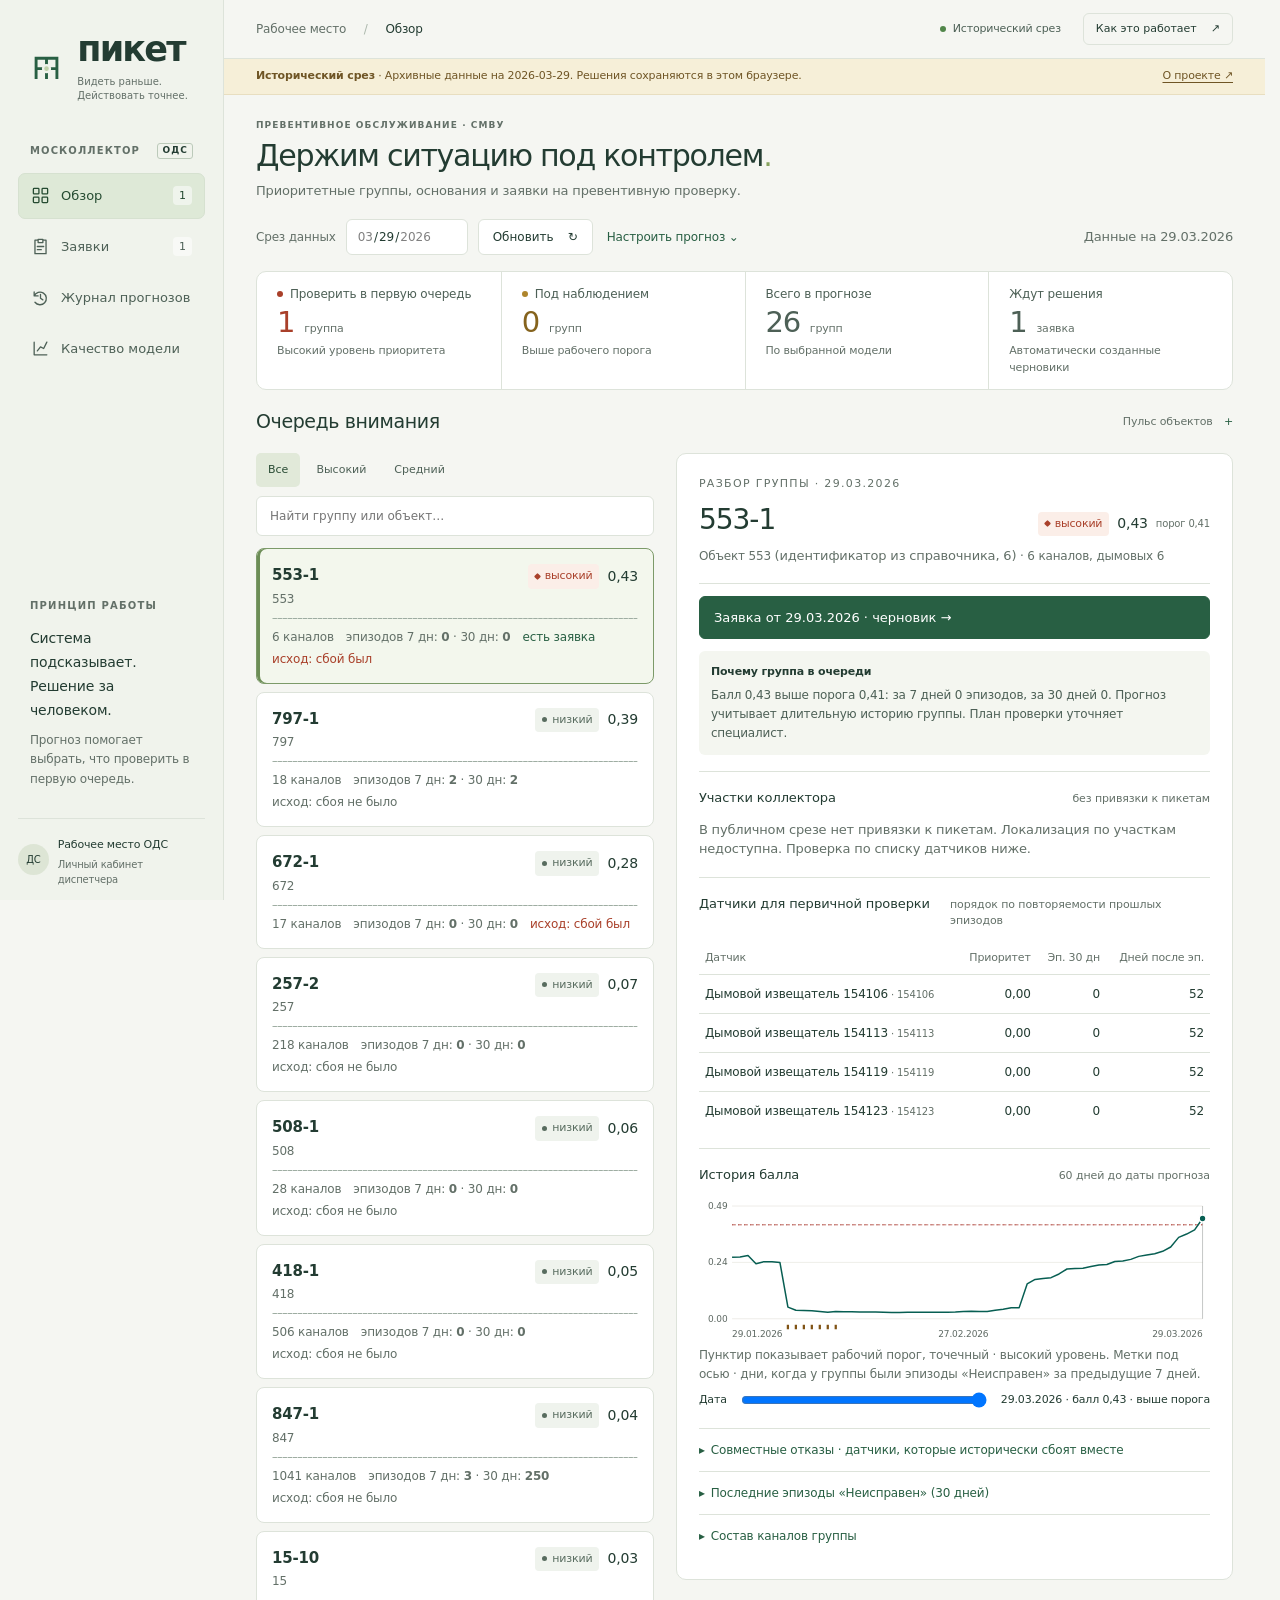
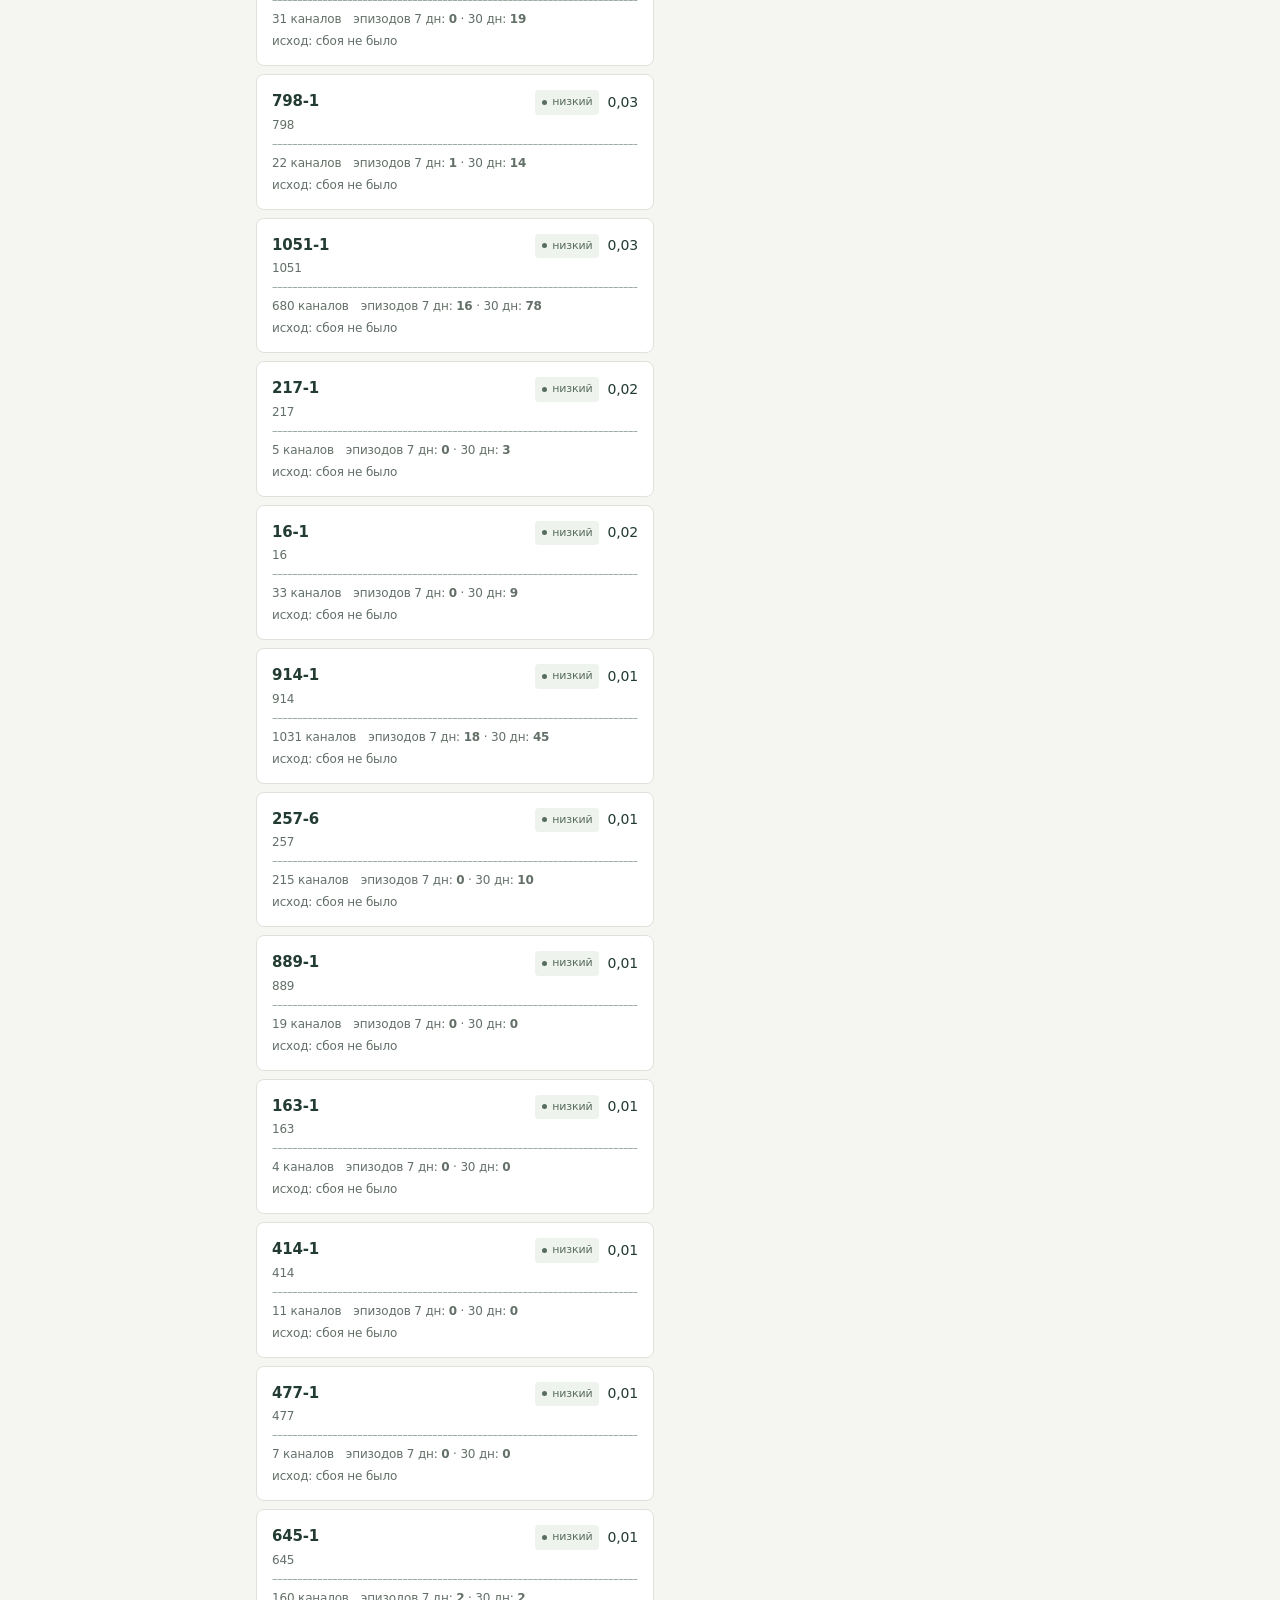
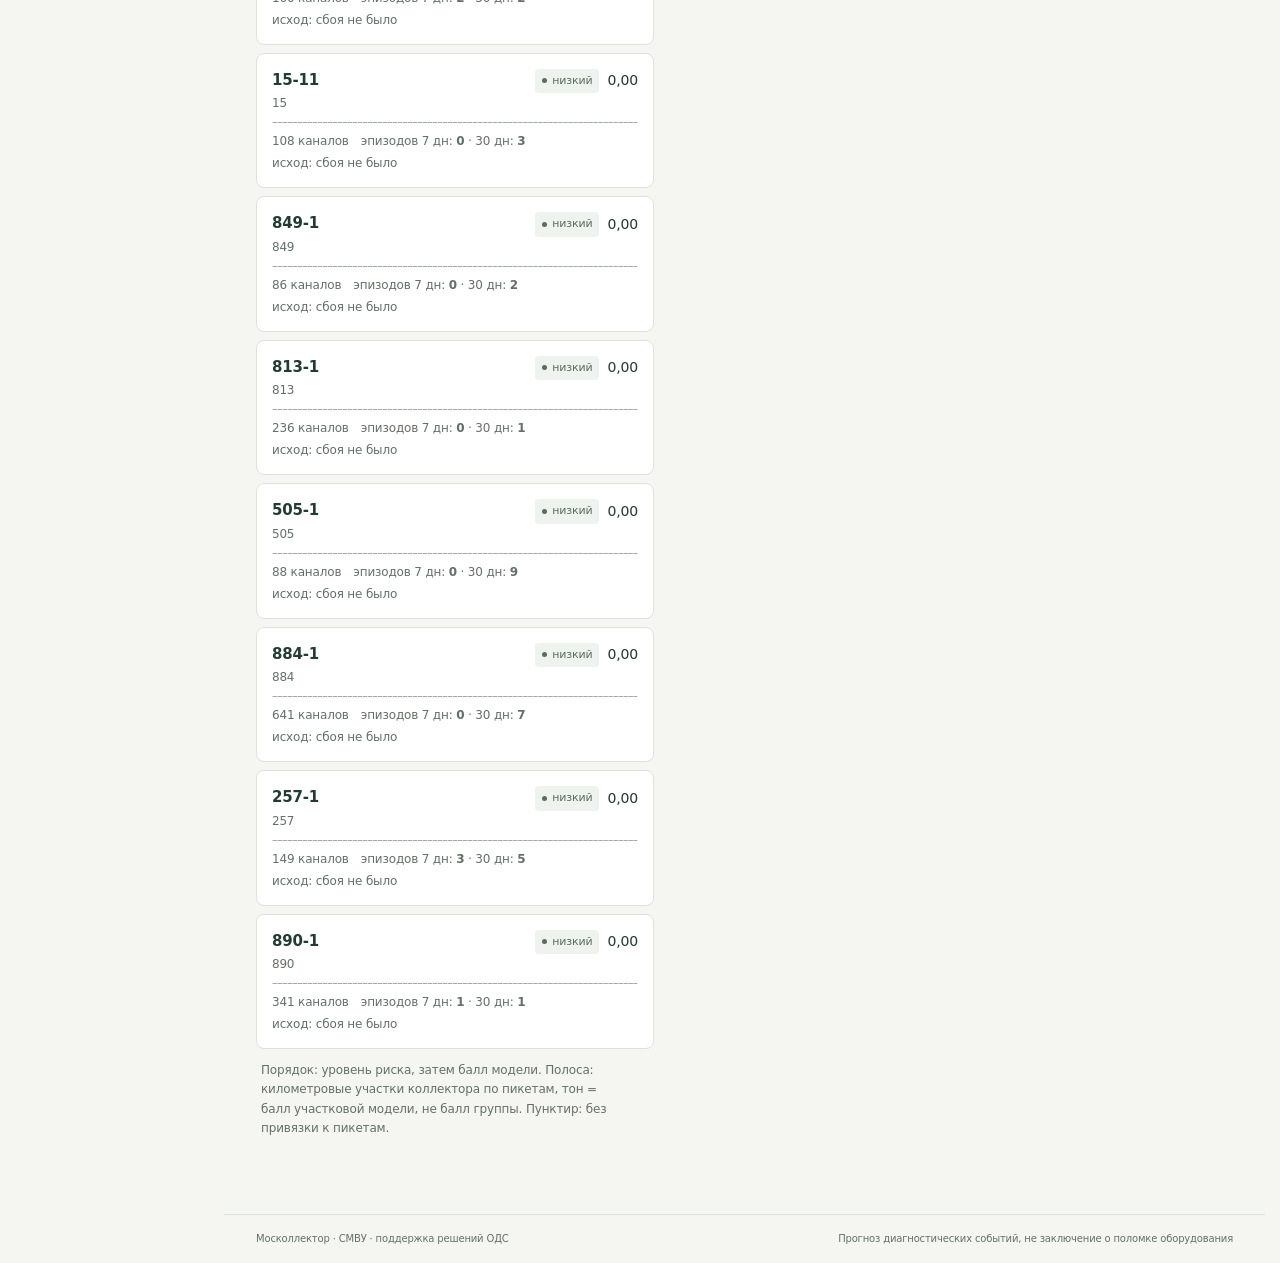
==== app/index.html @ ea937603 "Publish Piket historical dispatcher prototype" ====
<!doctype html>
<html lang="ru">
<head>
<meta http-equiv="Content-Security-Policy" content="default-src 'self'; script-src 'self' 'unsafe-inline'; style-src 'self' 'unsafe-inline' https://fonts.googleapis.com; font-src 'self' https://fonts.gstatic.com; img-src 'self' data:; connect-src 'self'; object-src 'none'; base-uri 'self'; form-action 'none'">
<meta charset="utf-8">
<meta name="viewport" content="width=device-width, initial-scale=1">
<title>Пикет · очередь проверок</title>
<meta name="description" content="Рабочий лист диспетчера ОДС Москоллектора: прогноз групповых сбоев датчиков СМВУ, локализация по пикетам, заявки на превентивную проверку, журнал прогнозов и качество модели.">
<meta name="theme-color" content="#F2F1ED">
<link rel="preconnect" href="https://fonts.googleapis.com"><link rel="preconnect" href="https://fonts.gstatic.com" crossorigin>
<link href="https://fonts.googleapis.com/css2?family=IBM+Plex+Sans:wght@400;500;600&family=IBM+Plex+Serif:wght@600&display=swap" rel="stylesheet">
<link rel="stylesheet" href="./piket.css">
</head>
<body>
<a class="skip" href="#main">К содержанию</a>
<aside class="sidebar">
  <a class="brand" href="../" aria-label="Пикет, главная"><span class="brand-mark" aria-hidden="true"><svg viewBox="0 0 32 32"><path d="M7 26V8h18v18M7 17h18M16 8v18"/><circle cx="16" cy="17" r="3"/></svg></span><span><b>пикет</b><small>Видеть раньше. Действовать точнее.</small></span></a>
  <div class="workspace-label">МОСКОЛЛЕКТОР <span>ОДС</span></div>
  <nav role="tablist" aria-label="Разделы" aria-orientation="vertical">
    <button role="tab" id="tab-overview" aria-selected="true" aria-controls="view-overview"><svg viewBox="0 0 24 24"><rect x="3" y="3" width="7" height="7" rx="1"/><rect x="14" y="3" width="7" height="7" rx="1"/><rect x="3" y="14" width="7" height="7" rx="1"/><rect x="14" y="14" width="7" height="7" rx="1"/></svg>Обзор<span class="nav-count" id="nav-count">·</span></button>
    <button role="tab" id="tab-wo" aria-selected="false" aria-controls="view-wo"><svg viewBox="0 0 24 24"><path d="M8 4H5v17h14V4h-3M9 3h6v4H9zM8 12h8M8 16h5"/></svg>Заявки<span class="nav-count" id="nav-orders">·</span></button>
    <button role="tab" id="tab-journal" aria-selected="false" aria-controls="view-journal"><svg viewBox="0 0 24 24"><path d="M4 5v5h5M4 10a8 8 0 1 1 1 8M12 8v5l3 2"/></svg>Журнал прогнозов</button>
    <button role="tab" id="tab-quality" aria-selected="false" aria-controls="view-quality"><svg viewBox="0 0 24 24"><path d="M4 20V4m0 16h16M8 15l4-5 4 2 4-8"/></svg>Качество модели</button>
  </nav>
  <div class="sidebar-note"><span class="eyebrow">ПРИНЦИП РАБОТЫ</span><p>Система подсказывает.<br>Решение за человеком.</p><span>Прогноз помогает выбрать, что проверить в первую очередь.</span></div>
  <div class="profile"><span class="avatar">ДС</span><div><b>Рабочее место ОДС</b><small id="session-label">Диспетчерская служба</small></div><button class="icon-button" id="account-button" aria-label="Войти в систему" title="Войти в систему">↗</button></div>
</aside>
<div class="app-shell">
<header class="top"><div class="wrap"><div class="breadcrumb">Рабочее место <span>/</span> <b id="page-name">Обзор</b></div><div class="header-right"><span class="connection" id="connection">Подключение</span><button class="btn ghost sm" id="help-button">Как это работает <span aria-hidden="true">↗</span></button></div></div></header>
<div class="demo-banner" id="demo-banner" hidden><span class="demo-full"><b>Исторический срез</b> · Архивные данные на 2026-03-29. Решения сохраняются в этом браузере.</span><span class="demo-short">Архив · 2026-03-29</span><a href="../">О проекте ↗</a></div>
<div class="archive" id="archive" hidden><div class="wrap"><b>Архив</b><span id="archive-text"></span><button class="btn ghost sm" type="button" onclick="toLatest()">К актуальному снимку</button></div></div>

<main id="main" class="wrap">
  <div id="view-overview" role="tabpanel" aria-labelledby="tab-overview">
    <div class="page-heading"><div><div class="eyebrow">ПРЕВЕНТИВНОЕ ОБСЛУЖИВАНИЕ · СМВУ</div><h1>Держим ситуацию под контролем<span class="heading-dot">.</span></h1><p>Приоритетные группы, основания и заявки на превентивную проверку.</p></div></div>
    <div class="workspace-toolbar"><form class="ctl" id="forecast-form"><label for="date">Срез данных</label><input id="date" type="date" name="date" required><button class="btn ghost" type="submit" aria-label="Обновить прогноз">Обновить <span aria-hidden="true">↻</span></button><details class="params"><summary>Настроить прогноз <span aria-hidden="true">⌄</span></summary><div class="body"><label>Что прогнозируем <select id="model" name="model"></select></label><div class="context"><div class="wrap" id="ctx"><span class="muted">Загружаем параметры модели…</span></div></div>
<p class="small muted">Модель определяет тип события и порог, при котором потребуется проверка.</p></div></details></form><span class="small muted" id="snapshot-label">Загружаем снимок</span></div>
    <div class="counts summary-grid" id="counts" aria-label="Сводка по группам"></div>
    <details class="route-disclosure"><summary><h2>Очередь внимания</h2><span>Пульс объектов</span></summary><section class="route-overview" aria-labelledby="route-title"><div class="route-intro"><span class="eyebrow">ПУЛЬС ОБЪЕКТОВ</span><h2 id="route-title">Вся очередь.<br>Одним взглядом.</h2><p>Выберите группу, чтобы перейти к проверке.</p></div><div class="route-content"><div id="network" class="network"></div><div class="route-legend"><span><i class="dot high"></i>Проверить в первую очередь</span><span><i class="dot medium"></i>Наблюдать</span><span><i class="dot low"></i>Ниже порога</span><span>Схема групп, не карта</span></div></div></section></details>

    <div class="split mobile-list" id="ov">
      <div class="queue-wrap">
        <div class="tools"><div class="seg" role="group" aria-label="Уровень риска"><button type="button" aria-pressed="true" data-f="all">Все</button><button type="button" aria-pressed="false" data-f="high">Высокий</button><button type="button" aria-pressed="false" data-f="medium">Средний</button></div>
          <input type="search" id="q" placeholder="Найти группу или объект…" aria-label="Поиск по группе или объекту"></div>
        <div class="queue" id="queue" role="listbox" aria-label="Очередь групп по приоритету"><div class="skeleton"></div><div class="skeleton"></div><div class="skeleton"></div></div>
        <p class="queue-hint small muted" style="margin-top:var(--s3)">Порядок: уровень риска, затем балл модели. Полоса: километровые участки коллектора по пикетам, тон = балл участковой модели, не балл группы. Пунктир: без привязки к пикетам.</p>
      </div>
      <div class="card-wrap"><button class="btn ghost sm back" type="button" onclick="backToQueue()">← Очередь</button><div class="card" id="card"><p class="empty">Выберите группу в очереди. Здесь появится разбор: основание, участки и датчики для проверки, история балла.</p></div></div>
    </div>
  </div>

  <div id="view-wo" role="tabpanel" aria-labelledby="tab-wo" hidden>
    <div class="head"><h1>Заявки на проверку</h1><div class="counts" id="wo-counts"></div></div>
    <p class="small muted" style="margin:0 0 var(--s4);max-width:80ch">Черновики подготовлены по сохранённому прогнозу и рабочему порогу модели. Диспетчер подтверждает проверку, оставляет под наблюдением или отклоняет. Решения сохраняются локально в этом браузере. Отправка бригаде в публичной версии не выполняется.</p>
    <div class="split mobile-list" id="wo">
      <div class="queue-wrap"><div class="tools"><div class="seg" role="group" aria-label="Статус заявки" id="wo-filter"><button type="button" aria-pressed="true" data-f="all">Все</button><button type="button" aria-pressed="false" data-f="draft">Черновики</button><button type="button" aria-pressed="false" data-f="decided">С решением</button></div></div><div class="queue wo-list" id="wo-list"></div></div>
      <div class="card-wrap"><button class="btn ghost sm back" type="button" onclick="backToQueue('wo')">← Заявки</button><div class="card wo-detail" id="wo-detail"><p class="empty">Выберите заявку.</p></div></div>
    </div>
  </div>

  <div id="view-journal" role="tabpanel" aria-labelledby="tab-journal" hidden>
    <div class="head"><h1>Журнал прогнозов</h1><div class="counts" id="j-counts"></div></div>
    <p class="small muted" style="margin:0 0 var(--s4);max-width:80ch">В каждой строке показаны прогноз, по которому была сформирована заявка, и его фактический исход по окну. Показаны сохранённые результаты исторических прогнозов.</p>
    <table><thead><tr><th>Дата прогноза</th><th>Группа</th><th class="n">Балл</th><th>Исход в окне</th><th>Решение диспетчера</th></tr></thead><tbody id="journal"></tbody></table>
  </div>

  <div id="view-quality" role="tabpanel" aria-labelledby="tab-quality" hidden><div id="quality"><div class="skeleton"></div></div></div>
</main>
</div><footer><div class="wrap"><span>Москоллектор · СМВУ · поддержка решений ОДС</span><span>Прогноз диагностических событий, не заключение о поломке оборудования</span></div></footer>
<dialog id="help-dialog"><form method="dialog"><button class="icon-button close-dialog" aria-label="Закрыть">×</button></form><span class="eyebrow">ПИКЕТ · КРАТКОЕ РУКОВОДСТВО</span><h2>От сигнала к действию</h2><ol class="help-steps"><li><b>Выберите приоритетную группу</b><p>Очередь отсортирована по уровню, затем по баллу модели. Балл не является вероятностью поломки.</p></li><li><b>Посмотрите основание</b><p>История событий, участки и датчики помогают спланировать первичную проверку. Причину устанавливает специалист.</p></li><li><b>Примите решение по заявке</b><p>Подтвердите проверку, оставьте под наблюдением или запишите результат. Система сохранит решение.</p></li></ol><div class="note">Прогнозируются диагностические события СМВУ. Для оценки реальных поломок нужны результаты проверок и ремонтов.</div></dialog>
<dialog id="login-dialog"><form id="login-form"><button class="icon-button close-dialog" type="button" onclick="document.querySelector('#login-dialog').close()" aria-label="Закрыть">×</button><span class="eyebrow">РАБОЧЕЕ МЕСТО ОДС</span><h2>Вход в систему</h2><label for="login">Логин</label><input id="login" autocomplete="username" required><label for="password">Пароль</label><input id="password" type="password" autocomplete="current-password" required><p class="error" id="login-error" role="alert"></p><button class="btn accent" type="submit">Войти</button></form></dialog>
<div class="toast" id="toast" role="status" hidden></div>
<div class="tip" id="tip" role="tooltip" hidden></div>

<script src="./demo.js"></script>
<script src="./piket.js"></script>
</body>
</html>
---- app/piket.css ----
:root{color-scheme:light;
  --bg:#F2F1ED;--surface:#FFFEFA;--surface-2:#E9E7E1;--ink:#202724;--ink-2:#48544F;--ink-3:#5D6862;--line:#CCCFC7;--line-strong:#818B83;
  --accent:#075E52;--accent-hover:#064A41;--accent-soft:#E0ECE6;--high:#A52C22;--high-soft:#F9E8E3;--mid:#805315;--mid-soft:#F5ECD7;--low:#48544F;--low-soft:#E9E7E1;
  --score-0:#EDEEE8;--score-1:#D3D8CF;--score-2:#A9B4AA;--score-3:#6F8073;--score-4:#3D5046;
  --sans:"IBM Plex Sans",system-ui,sans-serif;--serif:"IBM Plex Serif",Georgia,serif;
  --s1:4px;--s2:8px;--s3:12px;--s4:16px;--s5:24px;--s6:32px;--s7:48px;--s8:64px;
  --r-ctl:6px;--r-card:12px;--gutter:24px;--margin:clamp(20px,4vw,60px);--container:1320px;
  --t-fast:140ms;--t-mid:180ms;--t-panel:220ms;--ease:cubic-bezier(.2,.7,.2,1)}
*,*::before,*::after{box-sizing:border-box}html{-webkit-text-size-adjust:100%;scrollbar-gutter:stable}
body{margin:0;background:var(--bg);color:var(--ink);font:400 15px/1.5 var(--sans);font-feature-settings:"tnum" 1}
button,input,select,textarea{font:inherit;color:inherit}a{color:inherit}
:focus-visible{outline:3px solid var(--accent);outline-offset:2px;border-radius:2px}
.skip{position:absolute;left:-999px;top:8px;background:var(--ink);color:#fff;padding:8px 12px;z-index:20}.skip:focus{left:8px}
.wrap{width:min(var(--container),calc(100% - 2*var(--margin)));margin-inline:auto}
.muted{color:var(--ink-3)}.small{font-size:13px}.num{font-variant-numeric:tabular-nums}
[hidden]{display:none!important}
/* header */
.top{background:var(--bg);border-bottom:1px solid var(--line);position:sticky;top:0;z-index:10}
.top .wrap{display:grid;grid-template-columns:auto 1fr auto;align-items:center;gap:var(--s6);min-height:64px}
.brand{display:flex;align-items:baseline;gap:10px;text-decoration:none}.brand b{font:600 20px/1 var(--serif);letter-spacing:.01em}.brand small{font-size:12px;color:var(--ink-3)}
nav[role=tablist]{display:flex;gap:2px}nav button{background:none;border:0;border-bottom:2px solid transparent;min-height:64px;padding:0 12px;color:var(--ink-2);font-weight:500;cursor:pointer;white-space:nowrap;transition:color var(--t-fast),border-color var(--t-fast)}
nav button:hover{color:var(--ink)}nav button[aria-selected=true]{color:var(--ink);border-color:var(--ink)}
.ctl{display:flex;align-items:center;gap:var(--s3);position:relative}.ctl label{display:flex;align-items:center;gap:8px;font-size:13px;color:var(--ink-3);white-space:nowrap}
input,select,textarea{min-height:38px;background:var(--surface);border:1px solid var(--line);border-radius:var(--r-ctl);padding:0 10px;font-size:14px;transition:border-color var(--t-fast)}
input:hover,select:hover,textarea:hover{border-color:var(--line-strong)}textarea{padding:8px 10px;min-height:76px;width:100%;resize:vertical}
.btn{min-height:38px;padding:0 14px;border:1px solid var(--ink);background:var(--ink);color:#fff;border-radius:var(--r-ctl);font-weight:500;cursor:pointer;display:inline-flex;align-items:center;gap:6px;transition:background var(--t-fast),border-color var(--t-fast),color var(--t-fast)}
.btn:hover{background:var(--accent);border-color:var(--accent)}.btn.ghost{background:transparent;color:var(--ink)}.btn.ghost:hover{background:var(--surface-2);color:var(--ink);border-color:var(--ink)}
.btn.accent{background:var(--accent);border-color:var(--accent)}.btn.accent:hover{background:var(--accent-hover)}.btn[disabled]{opacity:.5;cursor:default}
.btn.sm{min-height:32px;padding:0 10px;font-size:13px}
details.params summary{cursor:pointer;list-style:none;font-size:13px;color:var(--accent);font-weight:500;padding:8px 4px}details.params summary::-webkit-details-marker{display:none}
details.params .body{position:absolute;right:0;top:100%;margin-top:4px;background:var(--surface);border:1px solid var(--line);border-radius:var(--r-card);padding:var(--s4);display:grid;gap:var(--s3);min-width:340px;box-shadow:0 8px 24px rgba(32,39,36,.08);z-index:11}
details.params .body label{display:grid;gap:4px;font-size:13px;color:var(--ink-3)}
.context{border-bottom:1px solid var(--line);background:var(--surface)}.context .wrap{display:flex;flex-wrap:wrap;gap:6px 18px;align-items:center;min-height:40px;font-size:13px;color:var(--ink-2)}
.context b{color:var(--ink);font-weight:500}.context details summary{cursor:pointer;color:var(--accent);list-style:none}.context details summary::-webkit-details-marker{display:none}
.context details[open]{width:100%;padding:4px 0 10px}
.archive{background:var(--mid-soft);border-bottom:1px solid var(--line)}.archive .wrap{display:flex;gap:var(--s4);align-items:center;min-height:40px;font-size:14px;flex-wrap:wrap}.archive b{font-weight:600}
/* layout */
main{padding-block:var(--s5) var(--s8)}.split{display:grid;grid-template-columns:5fr 7fr;gap:var(--gutter);align-items:start}
h1{font:600 clamp(26px,2.6vw,34px)/1.15 var(--serif);margin:0}h2{font:600 22px/1.2 var(--serif);margin:0}h3{font:600 15px/1.3 var(--sans);margin:0}
.head{display:flex;flex-wrap:wrap;align-items:baseline;gap:var(--s3) var(--s5);margin-bottom:var(--s4)}
.counts{display:flex;flex-wrap:wrap;gap:var(--s4);font-size:14px;color:var(--ink-2)}.counts b{font-weight:600;color:var(--ink)}.counts .hi b{color:var(--high)}.counts .md b{color:var(--mid)}
.tools{display:flex;flex-wrap:wrap;gap:var(--s2);align-items:center;margin-bottom:var(--s3)}
.seg{display:inline-flex;border:1px solid var(--line);border-radius:var(--r-ctl);overflow:hidden}.seg button{background:var(--surface);border:0;padding:0 12px;min-height:36px;cursor:pointer;color:var(--ink-2);font-size:14px}.seg button+button{border-left:1px solid var(--line)}
.seg button[aria-pressed=true]{background:var(--ink);color:#fff}.tools input[type=search]{min-width:200px;flex:1}
/* queue */
.queue{display:grid}.row{display:grid;grid-template-columns:1fr auto;grid-template-areas:"id status" "trace trace" "meta meta";gap:4px 12px;padding:12px 10px;border-bottom:1px solid var(--line);cursor:pointer;background:transparent;border-left:3px solid transparent;transition:background var(--t-fast),border-color var(--t-fast)}
.row:hover{background:var(--surface)}.row[aria-selected=true]{background:var(--surface);border-left-color:var(--accent)}
.row .id{grid-area:id;font-weight:600;font-size:16px}.row .id small{font-weight:400;color:var(--ink-3);font-size:13px;margin-left:8px}
.row .status{grid-area:status;text-align:right;display:flex;gap:10px;align-items:center;justify-content:end}.row .meta{grid-area:meta;font-size:13px;color:var(--ink-3);display:flex;gap:14px;flex-wrap:wrap}
.row .trace{grid-area:trace}.trace{display:flex;gap:1px;height:8px}.trace i{flex:1 1 0;background:var(--score-0);display:block}.trace i[data-l="1"]{background:var(--score-1)}.trace i[data-l="2"]{background:var(--score-2)}.trace i[data-l="3"]{background:var(--score-3)}.trace i[data-l="4"]{background:var(--score-4)}
.trace.none{height:0;border-top:1px dashed var(--line-strong);margin-top:4px}
.badge{display:inline-flex;align-items:center;gap:6px;font-size:13px;font-weight:500;padding:4px 9px;border-radius:999px;white-space:nowrap}
.badge i{width:8px;height:8px;background:currentColor;display:inline-block;border-radius:50%}.badge.high{background:var(--high-soft);color:var(--high)}.badge.high i{border-radius:1px;transform:rotate(45deg)}
.badge.medium{background:var(--mid-soft);color:var(--mid)}.badge.medium i{border-radius:1px}.badge.low{background:var(--low-soft);color:var(--low)}.badge.nodata{background:var(--low-soft);color:var(--ink-3)}
.score{font-weight:600;font-size:15px}
/* card */
.card{background:var(--surface);border:1px solid var(--line);border-radius:var(--r-card);padding:var(--s5) var(--s5) var(--s6)}
.card .addr{display:flex;flex-wrap:wrap;gap:var(--s3) var(--s4);align-items:baseline;border-bottom:1px solid var(--line);padding-bottom:var(--s4);margin-bottom:var(--s3)}
.card .addr h2{font-size:28px}.card .addr .obj{color:var(--ink-3)}.card .addr .right{margin-left:auto;display:flex;gap:12px;align-items:center}
.action{display:flex;flex-wrap:wrap;gap:var(--s3);align-items:center;padding:var(--s2) 0 var(--s4)}.action .why{font-size:14px;color:var(--ink-2);max-width:60ch}
section.blk{padding:var(--s4) 0;border-top:1px solid var(--line)}section.blk h3{margin-bottom:var(--s3);display:flex;justify-content:space-between;gap:var(--s3);align-items:baseline;flex-wrap:wrap}section.blk h3 small{font-weight:400;color:var(--ink-3);font-size:13px}
/* schema */
.axis{position:relative;padding:22px 0 34px}.axis .rail{display:flex;gap:1px;height:16px;border-top:1px solid var(--ink);border-bottom:1px solid var(--ink)}.axis .rail i{flex:1 1 0;display:block;background:var(--score-0);cursor:pointer;transition:filter var(--t-fast)}
.axis .rail i:hover{filter:brightness(.85)}.axis .rail i[data-l="1"]{background:var(--score-1)}.axis .rail i[data-l="2"]{background:var(--score-2)}.axis .rail i[data-l="3"]{background:var(--score-3)}.axis .rail i[data-l="4"]{background:var(--score-4)}
.axis .rail i.sel{outline:2px solid var(--accent);outline-offset:1px;z-index:1}.axis .rail i.hit{box-shadow:inset 0 -4px 0 var(--high)}
.axis .lab{position:absolute;top:0;font-size:12px;color:var(--ink-3)}.axis .lab.r{right:0}.axis .brace{position:absolute;bottom:14px;height:8px;border:2px solid var(--accent);border-top:0;font-size:12px;color:var(--accent);font-weight:500}
.axis .brace span{position:absolute;left:50%;transform:translateX(-50%);top:6px;white-space:nowrap;background:var(--surface);padding:0 4px;line-height:1.2}
.legend{display:flex;flex-wrap:wrap;gap:var(--s3);font-size:12px;color:var(--ink-3);margin-top:var(--s2)}.legend i{width:14px;height:8px;display:inline-block;margin-right:4px;vertical-align:middle}
table{width:100%;border-collapse:collapse;font-size:14px}th{text-align:left;font-weight:500;color:var(--ink-3);font-size:13px;padding:6px 8px;border-bottom:1px solid var(--line-strong)}td{padding:8px;border-bottom:1px solid var(--line);vertical-align:top}
th.n,td.n{text-align:right;font-variant-numeric:tabular-nums}tr.link{cursor:pointer}tr.link:hover{background:var(--surface-2)}tr[aria-selected=true]{background:var(--accent-soft)}
details.more summary{cursor:pointer;color:var(--accent);font-size:14px;font-weight:500;list-style:none;padding:8px 0}details.more summary::-webkit-details-marker{display:none}details.more summary::before{content:"▸ "}details.more[open] summary::before{content:"▾ "}
details.more{border-top:1px solid var(--line)}
figure{margin:0}figure svg{display:block;width:100%;height:auto}figcaption{font-size:13px;color:var(--ink-3);margin-top:6px}
.scrub{display:flex;gap:var(--s3);align-items:center;font-size:13px;margin-top:6px}.scrub input[type=range]{flex:1;min-height:auto;padding:0;border:0;background:none}
.tip{position:absolute;pointer-events:none;background:var(--ink);color:#fff;font-size:12px;padding:6px 8px;border-radius:4px;transform:translate(-50%,calc(-100% - 10px));white-space:nowrap;z-index:12}
.note{font-size:14px;color:var(--ink-2);border-left:3px solid var(--accent);padding:6px 12px;background:var(--accent-soft);margin:var(--s3) 0}.note.warn{border-color:var(--mid);background:var(--mid-soft)}.note.bad{border-color:var(--high);background:var(--high-soft)}
.empty{color:var(--ink-3);padding:var(--s5) 0}.error{color:var(--high);font-size:14px}.skeleton{height:56px;background:linear-gradient(90deg,var(--surface-2),var(--surface),var(--surface-2));background-size:200% 100%;animation:sk 1.2s linear infinite;border-radius:6px;margin-bottom:8px}
@keyframes sk{from{background-position:200% 0}to{background-position:-200% 0}}
/* work orders */
.wo-list .row{grid-template-areas:"id status" "meta meta"}.wo-detail dl{display:grid;grid-template-columns:auto 1fr;gap:6px 16px;font-size:14px;margin:0 0 var(--s4)}.wo-detail dt{color:var(--ink-3)}.wo-detail dd{margin:0}
.acts{display:flex;flex-wrap:wrap;gap:var(--s2);margin-top:var(--s3)}
/* quality */
.metrics{display:flex;flex-wrap:wrap;gap:var(--s5) var(--s7);margin:var(--s4) 0 var(--s5)}.metric b{display:block;font:600 clamp(28px,3vw,40px)/1 var(--serif)}.metric span{font-size:13px;color:var(--ink-3)}
.grid2{display:grid;grid-template-columns:8fr 4fr;gap:var(--gutter);align-items:start}
footer{border-top:1px solid var(--line);font-size:12px;color:var(--ink-3)}footer .wrap{display:flex;justify-content:space-between;gap:var(--s4);min-height:44px;align-items:center;flex-wrap:wrap}
.back{display:none}
@media (max-width:1100px){.split,.grid2{grid-template-columns:1fr}.top .wrap{grid-template-columns:auto 1fr;grid-template-areas:"brand nav" "ctl ctl"}.brand{grid-area:brand}nav[role=tablist]{grid-area:nav;justify-self:end}.ctl{grid-area:ctl;padding-bottom:10px;flex-wrap:wrap}nav button{min-height:56px}}
@media (max-width:640px){.top{position:static}.top .wrap{grid-template-columns:1fr;grid-template-areas:"brand" "nav" "ctl";gap:0}.brand{padding:10px 0}nav[role=tablist]{display:grid;grid-template-columns:1fr 1fr 1fr 1fr;justify-self:stretch}nav button{min-height:44px;padding:0 4px;font-size:14px}
  .ctl{display:grid;grid-template-columns:1fr auto auto;gap:8px;padding:8px 0 10px}.ctl label{display:grid;gap:4px}.ctl input{width:100%}details.params .body{position:static;min-width:0;box-shadow:none;grid-column:1/-1}
  .split{gap:var(--s4)}.card{padding:var(--s4)}.card .addr h2{font-size:24px}.back{display:inline-flex;margin-bottom:var(--s3)}.mobile-card .queue-wrap{display:none}.mobile-list .card-wrap{display:none}
  .metrics{gap:var(--s4) var(--s5)}}
@media (prefers-reduced-motion:reduce){*,*::before,*::after{transition-duration:.01ms!important;animation-duration:.01ms!important}}
/* Piket: a calm operational workspace. The original component primitives above
   remain compatible with the API-driven detail, journal and work-order views. */
:root{--bg:#F5F6F2;--surface:#FFFFFF;--surface-2:#EEF1EB;--ink:#233C32;--ink-2:#4D6056;--ink-3:#637068;--line:#DDE3DA;--line-strong:#9EADA2;--accent:#285F43;--accent-hover:#1B4831;--accent-soft:#E7F0E4;--high:#A9402A;--high-soft:#FBEEE8;--mid:#85631D;--mid-soft:#F8F0DB;--low:#586C5F;--low-soft:#EFF3ED;--score-0:#E5EDDF;--score-1:#C3D6B8;--score-2:#93B57F;--score-3:#5E8751;--score-4:#355C34;--serif:var(--sans);--r-card:12px;--margin:32px;--container:1600px}
body{font-size:14px;letter-spacing:-.012em}.wrap{width:calc(100% - 2*var(--margin));max-width:var(--container)}button,a,input,summary{touch-action:manipulation}button{cursor:pointer}button:disabled{cursor:wait}svg{flex-shrink:0}button svg,nav svg{width:19px;height:19px;fill:none;stroke:currentColor;stroke-width:1.65;stroke-linecap:round;stroke-linejoin:round}
.sidebar{width:224px;position:fixed;inset:0 auto 0 0;background:#F0F3EC;border-right:1px solid var(--line);padding:32px 18px 0;display:flex;flex-direction:column;z-index:20}.brand{align-items:center;gap:11px;padding:0 10px}.brand b{font:600 35px/1 var(--sans);letter-spacing:-1.8px}.brand small{display:block;font-size:10px;line-height:1.4;max-width:120px;letter-spacing:0;margin-top:8px}.brand-mark{width:39px;height:43px;display:flex;align-items:center}.brand-mark svg{width:37px;fill:none;stroke:var(--accent);stroke-width:2.5}.brand-mark circle{fill:#BFD1A9;stroke:#F0F3EC;stroke-width:2}.workspace-label{margin:40px 12px 14px;font-size:10px;font-weight:600;letter-spacing:.11em;color:var(--ink-3);display:flex;justify-content:space-between}.workspace-label span{color:var(--ink);font-size:9px;border:1px solid #BCCABA;border-radius:3px;padding:0 4px}nav[role=tablist]{display:flex;flex-direction:column;gap:5px}nav button{display:flex;align-items:center;gap:11px;min-height:46px;padding:0 12px;border:1px solid transparent;border-radius:7px;font-size:13px;text-align:left;color:var(--ink-2)}nav button[aria-selected=true]{background:#DEE9D7;border-color:#D6E1D0;color:#254B31}nav button:hover{background:#E8EEE2}.nav-count{margin-left:auto;font:500 11px/1 var(--sans);padding:4px 6px;border-radius:4px;background:#FFFFFF85}.sidebar-note{margin:auto 12px 28px;padding-top:64px}.eyebrow{font-size:10px;letter-spacing:.12em;font-weight:600;color:var(--ink-3)}.sidebar-note p{font-size:14px;font-weight:500;line-height:1.7;margin:12px 0 8px}.sidebar-note>span:last-child{font-size:12px;line-height:1.65;color:var(--ink-3);display:block}.profile{border-top:1px solid var(--line);min-height:82px;display:flex;gap:9px;align-items:center}.avatar{width:31px;height:31px;background:#DDE5D5;display:grid;place-items:center;border-radius:50%;font-size:10px}.profile b{font-size:11px;font-weight:500}.profile small{display:block;font-size:10px;color:var(--ink-3);margin-top:3px}.profile .icon-button{margin-left:auto;width:30px;min-height:44px}.icon-button{border:0;background:transparent;font-size:20px;color:var(--ink-2);min-width:32px;min-height:44px}.icon-button:hover{color:var(--accent);background:var(--surface-2);border-radius:6px}
.app-shell{margin-left:224px;min-height:calc(100vh - 48px)}.top{background:var(--bg);position:relative;z-index:11}.top .wrap{display:flex;justify-content:space-between;min-height:66px;gap:16px}.breadcrumb{font-size:12px;color:var(--ink-3)}.breadcrumb span{margin:0 14px;color:#ACB8AD}.breadcrumb b{font-weight:500;color:var(--ink)}.header-right{display:flex;gap:22px;align-items:center}.connection{font-size:11px;display:flex;gap:7px;align-items:center;color:var(--ink-2)}.connection::before{content:'';width:6px;height:6px;background:#7E8A7D;border-radius:50%}.connection.ready::before{background:#51864A}.top .btn{font-size:11px;border-color:var(--line);padding:0 12px;gap:14px}.context{background:var(--bg);border:0}.context .wrap{padding-top:13px;min-height:30px;gap:5px 16px;font-size:11px}.context details summary{font-size:11px}.context details[open]{padding:8px 0}.demo-banner{display:flex;justify-content:space-between;gap:12px;flex-wrap:wrap;padding:9px 32px;background:#F6EFD8;color:#6F5525;font-size:11px;border-bottom:1px solid #E8DEC0}.demo-banner a{font-weight:500;text-underline-offset:3px}.archive .wrap{font-size:12px;gap:10px;padding:8px 0}
main{padding-top:24px}.page-heading h1{font-size:clamp(25px,2.6vw,38px);font-weight:500;line-height:1.2;letter-spacing:-1.3px;margin:8px 0 10px}.heading-dot{color:#87A35F}.page-heading p{color:var(--ink-3);font-size:13px;margin:0}.workspace-toolbar{margin:26px 0 20px;display:flex;justify-content:space-between;gap:12px;align-items:center}.ctl{gap:10px}.ctl label{font-size:12px}.ctl input{font-size:12px;min-height:36px;max-width:145px;border-color:var(--line);background:#fff}.ctl .btn{min-height:36px;font-size:12px;border-color:var(--line);background:#fff}.ctl .btn span{margin-left:8px}.params summary{font-size:12px!important}.params .body{max-width:min(400px,90vw)}select{max-width:100%}.summary-grid{display:grid;grid-template-columns:repeat(4,minmax(0,1fr));gap:0;background:var(--surface);border:1px solid var(--line);border-radius:10px;margin-bottom:20px;overflow:hidden}.summary-stat{padding:18px 22px;position:relative}.summary-stat+.summary-stat{border-left:1px solid var(--line)}.stat-label{font-size:12px;color:var(--ink-2);display:flex;align-items:center;gap:7px}.summary-stat strong{display:inline-block;font-size:33px;font-weight:500;letter-spacing:-1.3px;margin-top:5px;line-height:1.2}.summary-stat small{font-size:11px;color:var(--ink-3);margin-left:10px}.summary-stat.high strong{color:var(--high)}.summary-stat.medium strong{color:var(--mid)}.stat-foot{font-size:10px;color:var(--ink-3);margin-top:7px}.summary-stat .stat-arrow{position:absolute;right:20px;top:20px;color:#95A491;font-size:17px}.dot{display:inline-block;width:6px;height:6px;border-radius:50%;background:var(--low)}.dot.high{background:var(--high)}.dot.medium{background:#AE852D}.dot.low{background:#82A273}
.route-overview{display:flex;gap:24px;border:1px solid #D5DFC9;border-radius:10px;background:#EEF2E8;padding:22px 24px;margin-bottom:30px;overflow:hidden}.route-intro{flex:0 0 170px}.route-intro .eyebrow{font-size:9px}.route-intro h2{font-size:21px;font-weight:500;line-height:1.2;margin-top:7px;letter-spacing:-.5px}.route-intro p{font-size:11px;line-height:1.5;max-width:155px;margin:9px 0 0;color:var(--ink-3)}.route-content{flex:1;min-width:0;align-self:center}.network{display:grid;grid-template-columns:repeat(auto-fit,minmax(52px,1fr));gap:10px 2px;align-items:center;min-height:65px}.network-node{position:relative;display:flex;flex-direction:column;align-items:center;justify-content:center;gap:8px;background:none;border:0;padding:8px 1px;font-size:10px;color:var(--ink-2);min-height:55px}.network-node:before{content:'';position:absolute;width:100%;height:2px;top:16px;background:#B8CBA6}.network-node:first-child:before{width:50%;right:0}.network-node:last-child:before{width:50%;left:0}.network-node i{position:relative;width:13px;height:13px;border:3px solid #EEF2E8;outline:1px solid #B6C9A3;z-index:1;background:#8BAB6F;border-radius:50%}.network-node.high i{background:var(--high);outline-color:#B77661}.network-node.medium i{background:#AB842C;outline-color:#C5AD76}.network-node.nodata i{background:#EEF2E8;outline:1px dashed #637068}.network-node[aria-pressed=true]{color:var(--ink);font-weight:600}.network-node[aria-pressed=true] i{box-shadow:0 0 0 4px #D6E1C9}.network-node:hover{background:#E2EACF;border-radius:6px}.route-legend{display:flex;flex-wrap:wrap;align-items:center;gap:8px 16px;color:var(--ink-3);font-size:9px;margin-top:13px}.route-legend span{display:flex;align-items:center;gap:6px}.route-legend span:last-child{margin-left:auto;font-size:9px}.section-heading{display:flex;gap:16px;justify-content:space-between;align-items:center;margin-bottom:16px}.section-heading h2{font-size:19px;font-weight:500;letter-spacing:-.4px}.section-heading span{font-size:11px}
.split{grid-template-columns:minmax(290px,5fr) minmax(0,7fr);gap:22px}.queue-wrap,.card-wrap{min-width:0}.queue-wrap .tools{gap:9px;flex-direction:column;align-items:stretch;margin-bottom:12px}.seg{border:0;gap:4px;align-self:start;border-radius:0;overflow:visible}.seg button{border-radius:5px;background:transparent;min-height:34px;font-size:11px;padding:0 12px}.seg button+button{border:0}.seg button[aria-pressed=true]{background:#E1E9D9;color:#294B34}.seg button:hover{background:#E8EDE3}.tools input[type=search]{min-height:40px;font-size:12px;background:var(--surface);border-color:var(--line);padding:0 13px}.queue{gap:8px}.row{background:#FFF;border:1px solid var(--line);border-radius:8px;padding:15px 15px;gap:9px 8px;position:relative}.row:hover{background:#FAFCF7;border-color:#A8B99D}.row[aria-selected=true]{background:#F3F7ED;border-color:#7C9A69;box-shadow:inset 3px 0 #6C8D56}.row .id{font-size:15px;letter-spacing:-.2px}.row .id small{display:block;margin:3px 0 0;font-size:11px;max-width:180px;white-space:nowrap;overflow:hidden;text-overflow:ellipsis}.row .status{align-self:start;gap:8px}.score{font-size:14px;font-weight:500}.badge{font-size:10px;padding:4px 7px;border-radius:4px;gap:5px;font-weight:500}.badge i{width:5px;height:5px}.row .meta{gap:4px 12px;font-size:10px}.row .trace{height:4px;border-radius:1px;overflow:hidden;margin-top:1px}.row .trace.none{height:1px}.queue-hint{font-size:10px;line-height:1.6;max-width:47ch;padding:0 5px}.card{padding:22px;background:#FFF;border-color:var(--line);border-radius:10px}.card .addr{position:relative;padding-bottom:16px;gap:8px}.card .addr h2{font-size:28px;font-weight:500;letter-spacing:-1px}.card .addr .obj{font-size:11px;flex-basis:100%;line-height:1.6}.card .addr .right{position:absolute;right:0;top:9px;gap:8px}.card .addr .right .small{font-size:10px}.detail-eyebrow{display:block;margin-bottom:10px;font-size:9px;letter-spacing:.12em;color:var(--ink-3)}.action{padding:0 0 16px;gap:12px;flex-direction:column;align-items:stretch}.action .btn{justify-content:space-between;min-height:43px;font-size:12px}.action .why{font-size:12px;line-height:1.6;max-width:none;background:#F4F6F0;padding:12px;border-radius:6px}.action .why b{display:block;font-size:11px;margin-bottom:5px;color:var(--ink)}section.blk{padding:18px 0}section.blk h3{font-size:13px;font-weight:500;letter-spacing:-.1px}section.blk h3 small{font-size:10px;max-width:260px;line-height:1.5}.axis{padding-top:23px}.axis .rail{height:20px;border:0;gap:3px}.axis .rail i{border-radius:2px}.axis .lab{font-size:10px}.axis .brace{border-width:1px;color:var(--accent);bottom:13px}.axis .brace span{font-size:10px;top:7px}.legend{font-size:9px;gap:5px 12px}.legend i{width:10px;height:6px}table{font-size:11px}th{font-size:10px;padding:8px 6px;line-height:1.5;border-bottom:1px solid var(--line)}td{padding:10px 6px;line-height:1.5}tbody tr:last-child td{border-bottom:0}td .small{font-size:10px}details.more summary{font-size:11px;min-height:42px;display:flex;align-items:center;gap:6px}.scrub{font-size:10px;flex-wrap:wrap}.scrub output{min-width:190px}figcaption{font-size:10px;line-height:1.6}.note{font-size:12px;border-radius:0 6px 6px 0;line-height:1.65}.empty{font-size:13px;line-height:1.7}h1{font-weight:500;letter-spacing:-.8px}h2{font-weight:500}.head h1{font-size:30px}.head .counts{font-size:12px}.wo-detail dl{font-size:12px;overflow-wrap:anywhere;grid-template-columns:100px minmax(0,1fr)}.wo-detail dt{font-size:11px}.acts .btn{font-size:11px;min-height:40px}.wo-detail textarea{font-size:12px}.wo-detail label{font-size:12px}.grid2{grid-template-columns:minmax(0,8fr) minmax(200px,3fr);gap:32px}.grid2 h1{font-size:29px;line-height:1.2}.grid2 aside{padding:20px;background:var(--surface-2);border-radius:9px}.grid2 aside li{margin-bottom:12px;font-size:12px}.metric b{font-size:37px;font-weight:500;letter-spacing:-1px}.metric span{font-size:11px}.metrics{gap:24px 32px}#quality> .grid2>div>table,#view-journal>table{background:white}#view-journal table{font-size:12px}#view-journal th{font-size:11px}footer{margin-left:224px;font-size:10px}footer .wrap{min-height:48px}
dialog{border:1px solid var(--line);border-radius:14px;padding:32px;max-width:min(520px,calc(100% - 32px));color:var(--ink);box-shadow:0 24px 90px #1E35242B}dialog::backdrop{background:#213B3259}dialog h2{font-size:25px;margin:12px 0 24px}.close-dialog{position:absolute;right:14px;top:10px}.help-steps{padding-left:22px;font-size:13px}.help-steps li{padding:0 0 12px 5px}.help-steps p{color:var(--ink-2);line-height:1.7;margin:6px 0}#login-form{display:grid;gap:8px;min-width:250px}#login-form label{font-size:12px}#login-form .btn{justify-content:center;margin-top:8px}.toast{position:fixed;bottom:24px;left:calc(50% + 112px);transform:translateX(-50%);background:var(--ink);color:white;padding:12px 20px;border-radius:8px;z-index:50;font-size:13px;max-width:90vw}.loading-state{min-height:180px;display:grid;place-content:center;text-align:center;gap:10px}.loading-state h2{font-size:23px}.loading-state .btn{justify-self:center;text-decoration:none}.error-state{padding:24px;grid-column:1/-1}.connection.error::before{background:var(--high)}
@media(min-width:1700px){.split{grid-template-columns:5fr 7fr}.queue-wrap .tools{flex-direction:row}.tools input[type=search]{min-width:160px}}
@media(max-width:1250px){.sidebar{width:190px;padding:28px 12px 0}.app-shell,footer{margin-left:190px}:root{--margin:24px}.sidebar .brand b{font-size:30px}.sidebar .brand small{font-size:9px}.sidebar .brand-mark{width:30px}.workspace-label{font-size:9px}nav button{font-size:12px;gap:8px}.profile small{font-size:9px}.profile b{font-size:10px}.profile .avatar{display:none}.summary-stat{padding:15px}.summary-stat small{display:block;margin:2px 0 0}.route-intro{flex-basis:140px}.route-overview{padding:18px;gap:18px}.route-intro h2{font-size:19px}.split{gap:16px;grid-template-columns:minmax(270px,5fr) minmax(0,7fr)}.card{padding:18px}.card .addr .right .small{display:none}.page-heading h1{font-size:31px}.top .wrap{display:flex}.ctl{padding-bottom:0}.grid2{grid-template-columns:1fr}.toast{left:calc(50% + 95px)}}
@media(max-width:1000px){.sidebar{width:174px}.app-shell,footer{margin-left:174px}:root{--margin:20px}.brand{padding:0 4px}.sidebar nav button{font-size:11px;gap:7px;padding:0 8px}.sidebar .brand small{display:none}.workspace-label{margin:32px 5px 12px}.sidebar-note{margin-inline:5px}.sidebar-note .eyebrow{font-size:9px}.profile{gap:4px}.profile b{font-size:10px}.route-overview{display:block}.route-intro{display:flex;align-items:center;justify-content:space-between;gap:12px}.route-intro h2{font-size:14px;margin:0}.route-intro h2 br{display:none}.route-intro p{max-width:160px;margin:0;font-size:10px}.network{margin-top:8px}.split{grid-template-columns:1fr}.queue{grid-template-columns:repeat(2,minmax(0,1fr))}.wo-list{grid-template-columns:1fr}.queue-wrap .tools{flex-direction:row;align-items:center}.tools input[type=search]{min-width:100px}.queue-hint{max-width:none}.summary-stat{padding:14px 11px}.stat-label{font-size:10px}.summary-stat strong{font-size:29px}.stat-foot{font-size:9px}.summary-stat .stat-arrow{display:none}.page-heading h1{font-size:29px}.workspace-toolbar{flex-wrap:wrap}.workspace-toolbar>span{display:none}.card .addr .right .small{display:inline}.toast{left:calc(50% + 87px)}}
@media(max-width:700px){:root{--margin:16px}.sidebar{position:relative;inset:auto;width:100%;padding:17px 16px 0;display:block;border-right:0;border-bottom:1px solid var(--line)}.brand{padding:0;gap:8px}.brand b{font-size:28px!important}.brand-mark{width:28px;height:30px}.brand-mark svg{width:28px}.sidebar .brand small{display:block;font-size:9px;margin:0;max-width:none}.sidebar .brand>span:last-child{display:flex;align-items:baseline;gap:13px}.workspace-label,.sidebar-note,.profile{display:none}.sidebar nav[role=tablist]{display:grid;grid-template-columns:repeat(4,minmax(0,1fr));gap:4px;margin-top:16px}.sidebar nav button{justify-content:center;flex-direction:column;gap:5px;border-radius:6px 6px 0 0;font-size:10px;padding:9px 0;white-space:normal;line-height:1.3;min-height:60px}.sidebar nav svg{width:17px;height:17px}.nav-count{display:none}.app-shell,footer{margin-left:0}.top .wrap{min-height:49px;gap:8px}.breadcrumb{font-size:10px}.breadcrumb span{margin:0 7px}.header-right{gap:8px}.header-right .btn{font-size:10px;min-height:32px;padding:0 8px}.connection{display:none}.demo-banner{padding:8px 16px;font-size:10px;line-height:1.6;gap:3px}.context .wrap{font-size:10px;padding-top:12px}.context .wrap>span:first-child{flex-basis:100%;margin-bottom:4px}main{padding-top:19px}.page-heading h1{font-size:29px;letter-spacing:-1px;max-width:350px}.page-heading p{font-size:12px;max-width:300px;line-height:1.7}.page-heading .eyebrow{font-size:9px}.workspace-toolbar{margin:20px 0 16px}.ctl{display:flex;flex-wrap:wrap;gap:8px;padding:0}.ctl label{font-size:11px}.ctl input{width:135px;min-height:40px}.ctl .btn{min-height:40px}.params summary{font-size:11px!important}.params .body{position:relative!important;top:0;min-width:0!important;box-shadow:none!important;margin-bottom:8px}.summary-grid{grid-template-columns:repeat(2,minmax(0,1fr));margin-bottom:16px}.summary-stat{padding:14px 16px}.summary-stat:nth-child(3){border-left:0;border-top:1px solid var(--line)}.summary-stat:nth-child(4){border-top:1px solid var(--line)}.stat-label{font-size:11px}.summary-stat strong{font-size:31px}.summary-stat small{display:inline-block;margin-left:8px;font-size:10px}.stat-foot{font-size:10px}.route-overview{padding:16px;margin-bottom:24px}.route-intro .eyebrow{font-size:8px}.route-intro h2{font-size:13px}.route-intro p{display:none}.network{grid-template-columns:repeat(5,1fr);gap:4px 0}.route-legend{font-size:8px;gap:7px 12px;margin-top:10px}.route-legend span:last-child{margin:0;flex-basis:100%}.section-heading{align-items:baseline;gap:10px;margin-bottom:12px}.section-heading h2{font-size:18px}.section-heading span{font-size:9px;max-width:110px;text-align:right}.queue-wrap .tools{flex-direction:column;align-items:stretch}.seg button{min-height:40px;font-size:12px}.tools input[type=search]{min-height:44px}.queue{grid-template-columns:1fr}.row{padding:16px}.row .id small{max-width:210px}.row .meta{font-size:11px}.badge{font-size:10px}.score{font-size:15px}.card{padding:16px}.card .addr h2{font-size:27px}.card .addr .right .small{display:none}.card .addr .obj{padding-right:0}.card .addr .right{gap:7px}.card .addr .obj .small{font-size:10px}.mobile-card .queue-wrap{display:none}.mobile-list .card-wrap{display:none}.back{display:inline-flex;min-height:44px}.action .why{font-size:12px}.card table{font-size:10px;table-layout:fixed}.card table td:first-child{overflow-wrap:anywhere}.card table th{font-size:9px}section.blk h3 small{font-size:9px}.scrub{gap:8px}#view-journal{overflow-x:auto}#view-journal table{min-width:530px}#quality{overflow-x:auto}#quality table{min-width:500px}.grid2 aside{margin-top:16px}.head h1{font-size:26px}.wo-detail dl{grid-template-columns:88px minmax(0,1fr);font-size:11px;gap:9px}.acts .btn{min-height:44px;font-size:11px}footer .wrap{padding:12px 0;font-size:9px;gap:5px}.toast{left:50%;width:max-content}.btn.sm{min-height:40px}dialog{padding:26px 22px}#login-form{min-width:220px}}
@media(prefers-reduced-motion:no-preference){.row,.btn,.network-node,nav button{transition:background .16s,border-color .16s,color .16s}.card{animation:appear .2s ease-out}@keyframes appear{from{opacity:.4;transform:translateY(3px)}to{opacity:1;transform:none}}}
@media print{.sidebar,.top,.context,.demo-banner,.archive,.tools,.ctl,.acts,.back,footer{display:none!important}.app-shell{margin:0}.wrap{width:100%}.split{display:block}.queue-wrap{display:none}.card-wrap{display:block!important}.card{border:0}.route-overview{break-inside:avoid}}
.route-disclosure{margin:-2px 0 22px;border-bottom:1px solid var(--line)}.route-disclosure>summary{cursor:pointer;list-style:none;display:flex;align-items:center;justify-content:space-between;gap:16px;font-size:12px;font-weight:500;padding:11px 0 13px}.route-disclosure>summary::-webkit-details-marker{display:none}.route-disclosure>summary span{font-size:11px;font-weight:400;color:var(--ink-3)}.route-disclosure>summary span:after{content:' +';color:var(--accent);margin-left:8px}.route-disclosure[open]>summary span:after{content:' −'}.route-disclosure .route-overview{margin-bottom:16px}.queue-hint{font-size:12px}.row .meta{font-size:12px}.row .id small{font-size:12px}.badge{font-size:11px}.stat-foot{font-size:11px}.card table{font-size:12px}.card th{font-size:11px}.card figcaption{font-size:12px}.card .legend{font-size:11px}.card .obj{font-size:12px!important}.detail-eyebrow{font-size:11px}.card .blk h3 small{font-size:11px}.card .more summary{font-size:12px}.card .scrub{font-size:11px}.section-heading span{font-size:12px}.card .action .btn{font-size:13px}.route-legend{font-size:11px}.route-legend span:last-child{font-size:10px}.network-node{font-size:11px}#ov{scroll-margin-top:20px}.sidebar nav button{min-height:46px}
@media(max-width:700px){.context{display:none}.page-heading .eyebrow{display:none}.page-heading h1{font-size:26px;margin-top:0}.page-heading p{font-size:12px;line-height:1.5}.summary-stat{padding:11px 14px}.summary-stat strong{font-size:25px;margin-top:4px}.summary-stat .stat-foot{display:none}.route-disclosure{margin-bottom:16px}.route-disclosure>summary{min-height:44px;padding:8px 0}.workspace-toolbar{margin:14px 0}.workspace-toolbar .params summary{padding-block:4px}.row .meta{font-size:12px}.card .legend{font-size:10px}.card table{font-size:11px}.card th{font-size:10px}.section-heading span{font-size:10px}.demo-banner span{line-height:1.4}.sidebar nav button{min-height:55px}.top .wrap{min-height:44px}.card .more summary{font-size:12px}.card .blk h3 small{font-size:11px}.card .action .btn{font-size:12px}.card .addr .obj{font-size:12px}.network{grid-template-columns:repeat(5,minmax(0,1fr))}}
/* The working queue must be visible on the first screen. */
.page-heading h1{font-size:clamp(25px,2.35vw,34px);margin-top:6px;margin-bottom:7px}.page-heading .eyebrow{font-size:9px}.workspace-toolbar{margin:18px 0 16px}.summary-stat{padding:13px 20px}.summary-stat strong{font-size:29px;margin-top:2px}.summary-stat .stat-foot{margin-top:4px}.summary-grid{margin-bottom:12px}.route-disclosure{border:0;margin:0 0 9px}.route-disclosure>summary{padding:8px 0 11px;min-height:38px}.route-disclosure>summary h2{font-size:19px;letter-spacing:-.4px}.context .wrap{width:100%;padding:0;font-size:12px;line-height:1.6}.context{background:transparent!important}.context .wrap>span{flex-basis:100%}.context details summary{font-size:12px}.params .body{min-width:360px!important}.row .status{flex-wrap:wrap}.card .addr .obj{margin-top:2px}.top .wrap{min-height:58px}
@media(max-width:700px){.summary-stat{padding:10px 14px}.summary-stat strong{font-size:25px}.summary-grid{margin-bottom:10px}.page-heading h1{font-size:26px}.page-heading p{max-width:340px}.workspace-toolbar{margin:12px 0}.params .body{min-width:0!important;position:absolute!important;left:0;right:0;top:100%;background:white;padding:16px}.context{display:block}.context .wrap{font-size:11px}.top .wrap{min-height:42px}.route-disclosure>summary h2{font-size:18px}.route-disclosure>summary span{font-size:10px}.card .addr .right{position:static;margin-left:0}.card .addr h2{flex-basis:100%}}
.demo-short{display:none}
@media(max-width:700px){.demo-full{display:none}.demo-short{display:inline}.demo-banner{font-size:10px;padding:8px 16px;gap:4px}.top{display:none}.page-heading h1{font-size:25px;max-width:330px}.page-heading p{display:none}.summary-stat:nth-child(n+3){display:none}.summary-stat{min-height:83px}.summary-stat strong{margin-top:5px}.summary-stat .stat-label{min-height:30px;align-items:flex-start}.summary-stat .dot{margin-top:5px;flex-shrink:0}.page-heading{margin-bottom:2px}main{padding-top:18px}.ctl{gap:7px}.ctl .params{flex-basis:100%}.workspace-toolbar{margin:13px 0}.sidebar .brand small{font-size:8px}.row .id small{max-width:180px}.summary-grid{margin-bottom:6px}.sidebar nav button{padding:8px 0}.sidebar{padding-top:14px}}
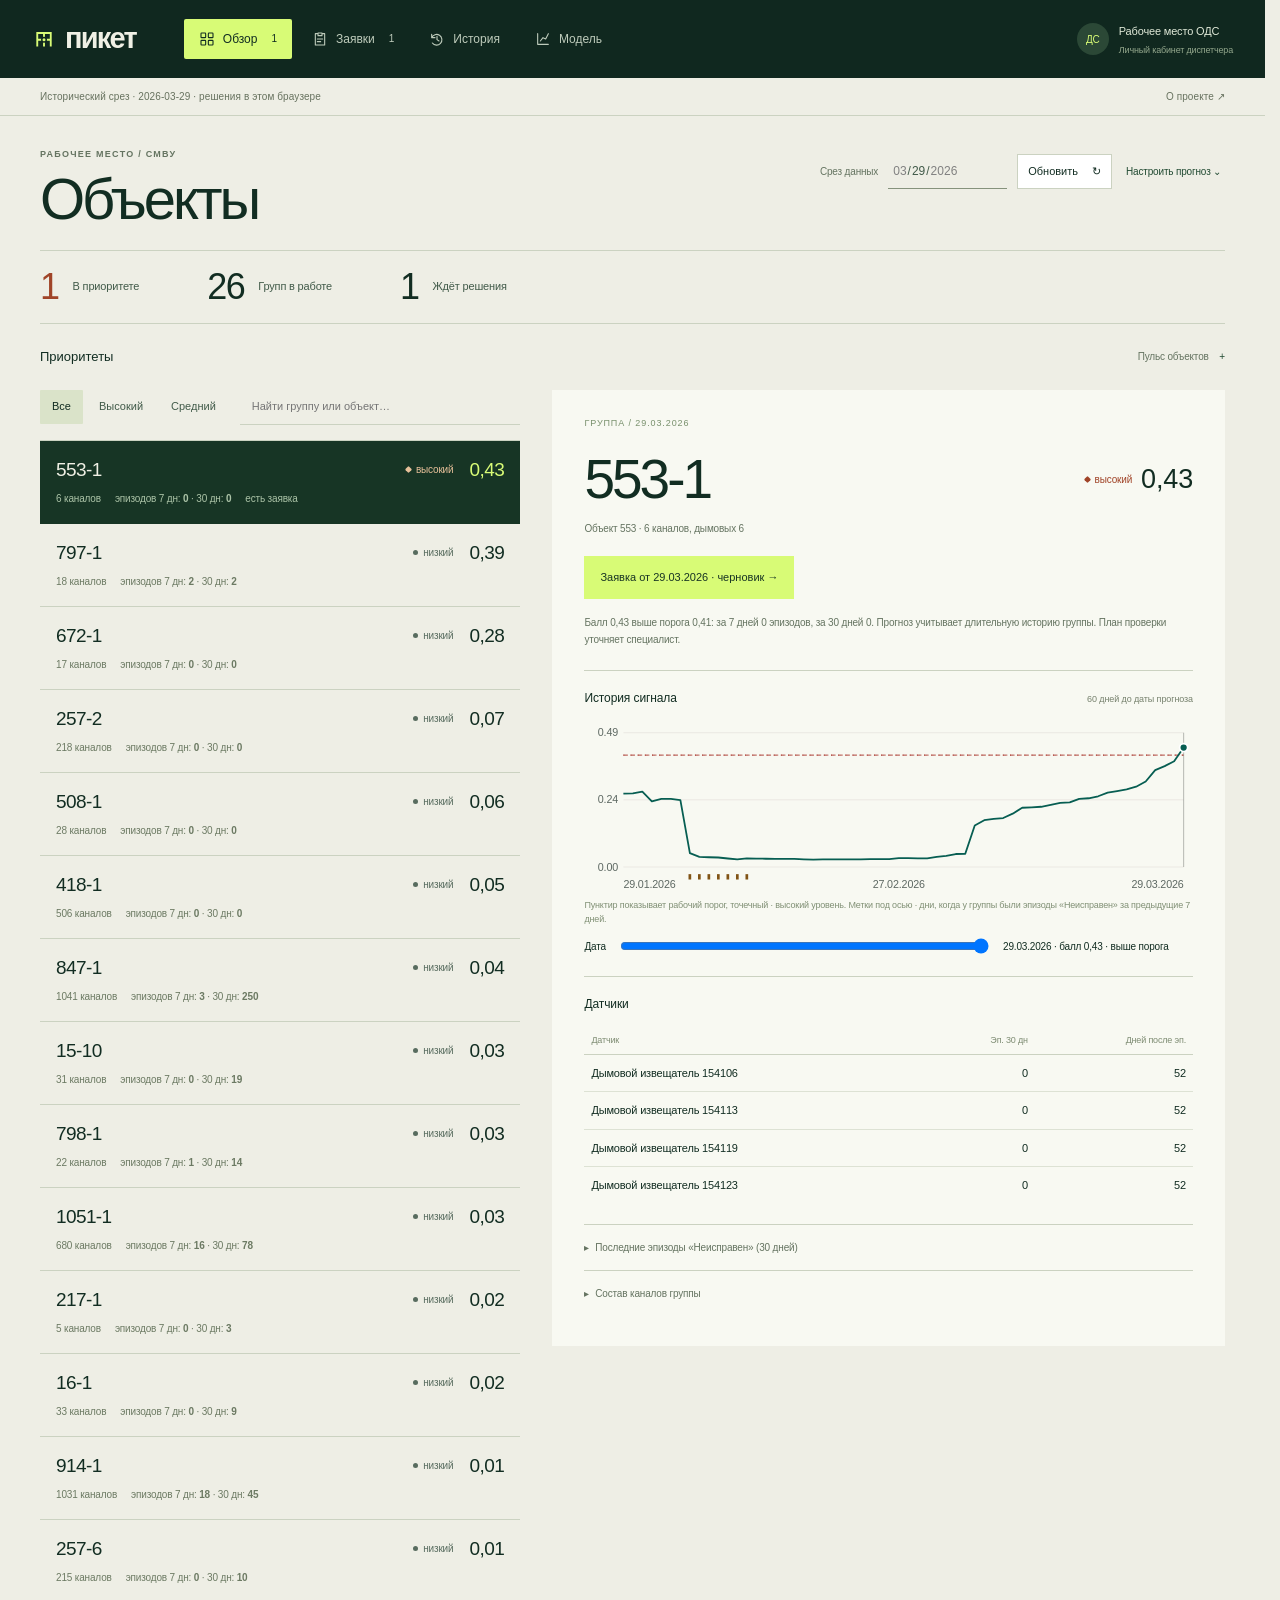
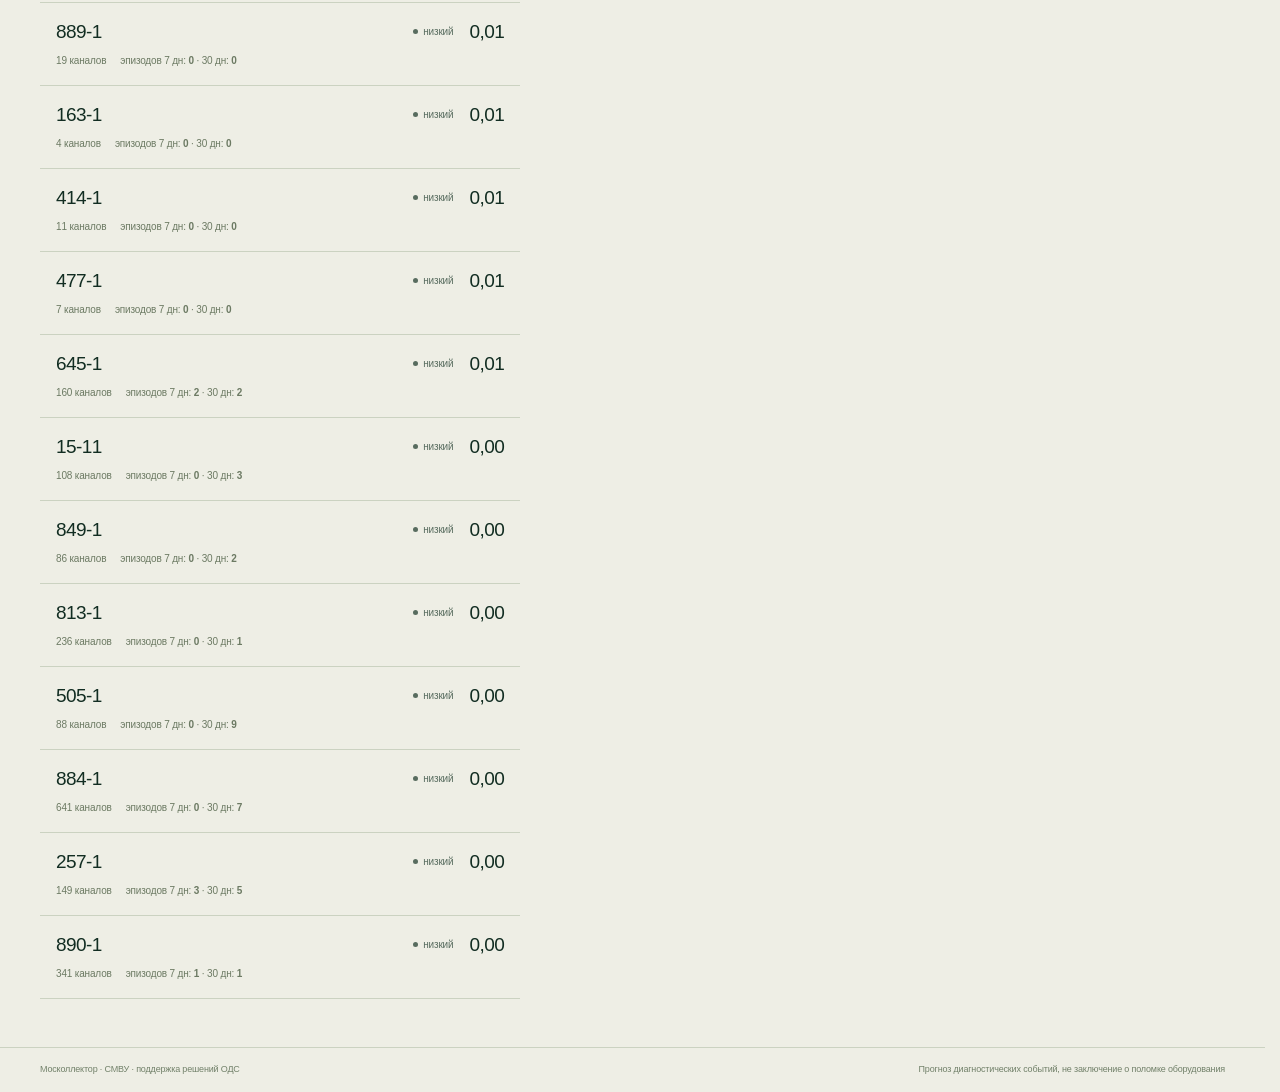
==== commit d8d879a4: "Redesign Piket landing and dispatcher workspace" ====
--- a/app/index.html
+++ b/app/index.html
@@ -10,7 +10,7 @@
 <link rel="preconnect" href="https://fonts.googleapis.com"><link rel="preconnect" href="https://fonts.gstatic.com" crossorigin>
 <link href="https://fonts.googleapis.com/css2?family=IBM+Plex+Sans:wght@400;500;600&family=IBM+Plex+Serif:wght@600&display=swap" rel="stylesheet">
 <link rel="stylesheet" href="./piket.css">
-</head>
+<link href="https://fonts.googleapis.com/css2?family=Onest:wght@400;500;600;700&family=IBM+Plex+Mono:wght@400;500&display=swap" rel="stylesheet"><link rel="stylesheet" href="./workspace.css"></head>
 <body>
 <a class="skip" href="#main">К содержанию</a>
 <aside class="sidebar">
@@ -19,24 +19,24 @@
   <nav role="tablist" aria-label="Разделы" aria-orientation="vertical">
     <button role="tab" id="tab-overview" aria-selected="true" aria-controls="view-overview"><svg viewBox="0 0 24 24"><rect x="3" y="3" width="7" height="7" rx="1"/><rect x="14" y="3" width="7" height="7" rx="1"/><rect x="3" y="14" width="7" height="7" rx="1"/><rect x="14" y="14" width="7" height="7" rx="1"/></svg>Обзор<span class="nav-count" id="nav-count">·</span></button>
     <button role="tab" id="tab-wo" aria-selected="false" aria-controls="view-wo"><svg viewBox="0 0 24 24"><path d="M8 4H5v17h14V4h-3M9 3h6v4H9zM8 12h8M8 16h5"/></svg>Заявки<span class="nav-count" id="nav-orders">·</span></button>
-    <button role="tab" id="tab-journal" aria-selected="false" aria-controls="view-journal"><svg viewBox="0 0 24 24"><path d="M4 5v5h5M4 10a8 8 0 1 1 1 8M12 8v5l3 2"/></svg>Журнал прогнозов</button>
-    <button role="tab" id="tab-quality" aria-selected="false" aria-controls="view-quality"><svg viewBox="0 0 24 24"><path d="M4 20V4m0 16h16M8 15l4-5 4 2 4-8"/></svg>Качество модели</button>
+    <button role="tab" id="tab-journal" aria-selected="false" aria-controls="view-journal"><svg viewBox="0 0 24 24"><path d="M4 5v5h5M4 10a8 8 0 1 1 1 8M12 8v5l3 2"/></svg>История</button>
+    <button role="tab" id="tab-quality" aria-selected="false" aria-controls="view-quality"><svg viewBox="0 0 24 24"><path d="M4 20V4m0 16h16M8 15l4-5 4 2 4-8"/></svg>Модель</button>
   </nav>
   <div class="sidebar-note"><span class="eyebrow">ПРИНЦИП РАБОТЫ</span><p>Система подсказывает.<br>Решение за человеком.</p><span>Прогноз помогает выбрать, что проверить в первую очередь.</span></div>
   <div class="profile"><span class="avatar">ДС</span><div><b>Рабочее место ОДС</b><small id="session-label">Диспетчерская служба</small></div><button class="icon-button" id="account-button" aria-label="Войти в систему" title="Войти в систему">↗</button></div>
 </aside>
 <div class="app-shell">
 <header class="top"><div class="wrap"><div class="breadcrumb">Рабочее место <span>/</span> <b id="page-name">Обзор</b></div><div class="header-right"><span class="connection" id="connection">Подключение</span><button class="btn ghost sm" id="help-button">Как это работает <span aria-hidden="true">↗</span></button></div></div></header>
-<div class="demo-banner" id="demo-banner" hidden><span class="demo-full"><b>Исторический срез</b> · Архивные данные на 2026-03-29. Решения сохраняются в этом браузере.</span><span class="demo-short">Архив · 2026-03-29</span><a href="../">О проекте ↗</a></div>
+<div class="demo-banner" id="demo-banner" hidden><span class="demo-full"><b>Исторический срез</b> · 2026-03-29 · решения в этом браузере</span><span class="demo-short">Срез 2026-03-29 · решения в браузере</span><a href="../">О проекте ↗</a></div>
 <div class="archive" id="archive" hidden><div class="wrap"><b>Архив</b><span id="archive-text"></span><button class="btn ghost sm" type="button" onclick="toLatest()">К актуальному снимку</button></div></div>
 
 <main id="main" class="wrap">
   <div id="view-overview" role="tabpanel" aria-labelledby="tab-overview">
-    <div class="page-heading"><div><div class="eyebrow">ПРЕВЕНТИВНОЕ ОБСЛУЖИВАНИЕ · СМВУ</div><h1>Держим ситуацию под контролем<span class="heading-dot">.</span></h1><p>Приоритетные группы, основания и заявки на превентивную проверку.</p></div></div>
+    <div class="page-heading"><div><div class="eyebrow">РАБОЧЕЕ МЕСТО / СМВУ</div><h1>Объекты<span class="heading-dot">.</span></h1><p>Приоритетные группы, основания и заявки на превентивную проверку.</p></div></div>
     <div class="workspace-toolbar"><form class="ctl" id="forecast-form"><label for="date">Срез данных</label><input id="date" type="date" name="date" required><button class="btn ghost" type="submit" aria-label="Обновить прогноз">Обновить <span aria-hidden="true">↻</span></button><details class="params"><summary>Настроить прогноз <span aria-hidden="true">⌄</span></summary><div class="body"><label>Что прогнозируем <select id="model" name="model"></select></label><div class="context"><div class="wrap" id="ctx"><span class="muted">Загружаем параметры модели…</span></div></div>
 <p class="small muted">Модель определяет тип события и порог, при котором потребуется проверка.</p></div></details></form><span class="small muted" id="snapshot-label">Загружаем снимок</span></div>
     <div class="counts summary-grid" id="counts" aria-label="Сводка по группам"></div>
-    <details class="route-disclosure"><summary><h2>Очередь внимания</h2><span>Пульс объектов</span></summary><section class="route-overview" aria-labelledby="route-title"><div class="route-intro"><span class="eyebrow">ПУЛЬС ОБЪЕКТОВ</span><h2 id="route-title">Вся очередь.<br>Одним взглядом.</h2><p>Выберите группу, чтобы перейти к проверке.</p></div><div class="route-content"><div id="network" class="network"></div><div class="route-legend"><span><i class="dot high"></i>Проверить в первую очередь</span><span><i class="dot medium"></i>Наблюдать</span><span><i class="dot low"></i>Ниже порога</span><span>Схема групп, не карта</span></div></div></section></details>
+    <details class="route-disclosure"><summary><h2>Приоритеты</h2><span>Пульс объектов</span></summary><section class="route-overview" aria-labelledby="route-title"><div class="route-intro"><span class="eyebrow">ПУЛЬС ОБЪЕКТОВ</span><h2 id="route-title">Вся очередь.<br>Одним взглядом.</h2><p>Выберите группу, чтобы перейти к проверке.</p></div><div class="route-content"><div id="network" class="network"></div><div class="route-legend"><span><i class="dot high"></i>Проверить в первую очередь</span><span><i class="dot medium"></i>Наблюдать</span><span><i class="dot low"></i>Ниже порога</span><span>Схема групп, не карта</span></div></div></section></details>
 
     <div class="split mobile-list" id="ov">
       <div class="queue-wrap">
@@ -59,7 +59,7 @@
   </div>
 
   <div id="view-journal" role="tabpanel" aria-labelledby="tab-journal" hidden>
-    <div class="head"><h1>Журнал прогнозов</h1><div class="counts" id="j-counts"></div></div>
+    <div class="head"><h1>История</h1><div class="counts" id="j-counts"></div></div>
     <p class="small muted" style="margin:0 0 var(--s4);max-width:80ch">В каждой строке показаны прогноз, по которому была сформирована заявка, и его фактический исход по окну. Показаны сохранённые результаты исторических прогнозов.</p>
     <table><thead><tr><th>Дата прогноза</th><th>Группа</th><th class="n">Балл</th><th>Исход в окне</th><th>Решение диспетчера</th></tr></thead><tbody id="journal"></tbody></table>
   </div>
--- a/app/workspace.css
+++ b/app/workspace.css
@@ -0,0 +1,6 @@
+/* Piket workspace: a compact working register with a persistent detail view. */
+:root{--bg:#eeeee5;--surface:#f8f9f2;--surface-2:#e3e7da;--ink:#122d22;--ink-2:#415a49;--ink-3:#657461;--line:#cbd2c1;--line-strong:#85927c;--accent:#214a32;--accent-hover:#142e20;--accent-soft:#e5edcf;--high:#a04428;--high-soft:#f1e7d7;--mid:#697427;--mid-soft:#e8edcb;--low-soft:#e5e8dd;--sans:Onest,Arial,sans-serif;--serif:Onest,Arial,sans-serif;--r-ctl:2px;--r-card:0px;--margin:40px;--container:1600px}body{font-family:var(--sans);background:var(--bg);font-size:14px}.sidebar{position:sticky;inset:auto;top:0;width:100%;height:78px;padding:0 32px;display:flex;flex-direction:row;align-items:center;gap:48px;background:#10281f;color:#f0f0e5;border:0;z-index:30}.sidebar .brand{padding:0;gap:9px;flex-shrink:0}.sidebar .brand b{font-size:29px;letter-spacing:-1.8px;font-weight:700;color:#f0f0e5}.sidebar .brand small,.workspace-label,.sidebar-note{display:none}.brand-mark{width:24px;height:28px}.brand-mark svg{width:24px;stroke:#d8fb76}.brand-mark circle{fill:#d8fb76;stroke:#10281f}.sidebar nav[role=tablist]{flex-direction:row;gap:5px;align-self:stretch;align-items:center;margin:0;display:flex}.sidebar nav button{font-size:12px;color:#becbbb;border:0;border-radius:2px;min-height:40px;padding:0 15px;gap:8px}.sidebar nav button[aria-selected=true]{background:#d8fb76;color:#122d22}.sidebar nav button:hover{background:#244735;color:#f0f0e5}.sidebar nav button[aria-selected=true]:hover{background:#e2ff9c;color:#122d22}.sidebar nav svg{width:16px;height:16px}.nav-count{background:transparent;padding:0;margin-left:6px;font-size:10px}.profile{margin-left:auto;border:0;min-height:0;gap:10px;display:flex}.profile .avatar{display:grid;background:#2b4836;color:#d8fb76;width:32px;height:32px}.profile b{font-size:11px;color:#e0e9d8}.profile small{font-size:9px;color:#93a78c}.app-shell{margin:0;min-height:calc(100vh - 122px)}.top{display:none}.demo-banner{padding:11px 40px;background:transparent;color:#67725f;border-bottom:1px solid var(--line);font-size:10px;letter-spacing:.01em}.demo-banner b{font-weight:400}.demo-banner a{font-weight:400;text-decoration:none}.wrap{width:min(var(--container),calc(100% - 80px));margin:auto}main{padding:32px 0 48px;position:relative}.page-heading .eyebrow{font-size:9px;letter-spacing:.14em;color:var(--ink-3);margin-bottom:8px}.page-heading h1{font-size:58px;line-height:1;letter-spacing:-3px;font-weight:500;margin:0 0 14px;max-width:none}.heading-dot,.page-heading p{display:none}.workspace-toolbar{position:absolute;right:0;top:38px;margin:0;display:block}.workspace-toolbar #snapshot-label{display:none}.ctl{gap:10px}.ctl label{font-size:10px}.ctl input{background:transparent;border:0;border-bottom:1px solid var(--line-strong);border-radius:0;font-size:12px;min-height:35px;padding:0 4px;width:119px}.ctl input:disabled{opacity:1;color:var(--ink-2)}.ctl .btn{min-height:35px;font-size:11px;padding:0 10px;border-color:var(--line);border-radius:0}.params summary{font-size:10px!important;font-weight:400!important}.params .body{border-radius:0;box-shadow:0 8px 20px #122d2210}.summary-grid{display:flex;align-items:center;gap:0;background:transparent;border:0;border-top:1px solid var(--line);border-bottom:1px solid var(--line);border-radius:0;margin:22px 0 18px;padding:12px 0}.summary-stat{display:flex;align-items:center;gap:14px;min-height:48px;padding:0 34px 0 0;margin-right:34px;border:0!important;background:none}.summary-stat:nth-child(2){display:none}.summary-stat strong{font-family:var(--sans);font-weight:400;font-size:36px;line-height:1;letter-spacing:-1.5px;order:0;margin:0;color:var(--ink)}.summary-stat:first-child strong{color:var(--high)}.summary-stat .stat-label{order:1;font-size:11px;font-weight:400;line-height:1.35;max-width:115px;min-height:0}.summary-stat small,.summary-stat .stat-foot,.summary-stat .dot{display:none}.route-disclosure{margin:0 0 18px;border:0}.route-disclosure>summary{min-height:30px;padding:0}.route-disclosure>summary h2{font-family:var(--sans);font-size:13px;letter-spacing:0;font-weight:500}.route-disclosure>summary span{font-size:10px}.route-overview{margin:15px 0;border:1px solid var(--line);background:transparent;border-radius:0}.split{display:grid;grid-template-columns:minmax(350px,5fr) minmax(0,7fr);gap:32px;align-items:start}.queue-wrap{min-width:0}.queue-wrap .tools{display:flex;flex-direction:row;align-items:center;gap:12px;margin:0 0 15px}.seg{border:0;background:transparent;border-radius:0;flex-shrink:0}.seg button{background:transparent;min-height:34px;padding:0 12px;font-size:11px;border:0!important;border-radius:1px}.seg button[aria-pressed=true]{background:#dae3c9;color:#122d22}.tools input[type=search]{width:100%;min-width:90px;min-height:35px;padding:0 12px;font-size:11px;background:transparent;border:0;border-bottom:1px solid var(--line);border-radius:0}.queue{display:block;border-top:1px solid var(--line)}.row{display:grid;grid-template-columns:1fr auto;grid-template-areas:'id status' 'meta meta';gap:6px 15px;padding:15px 16px;border:0;border-bottom:1px solid var(--line);border-radius:0;background:transparent;margin:0;min-height:83px;box-shadow:none}.row:hover{background:#e5eadb;border-color:var(--line)}.row[aria-selected=true]{background:#173525;border:0;border-bottom:1px solid #173525;color:#f0f0e5;box-shadow:none}.row .id{font-size:19px;font-weight:500;letter-spacing:-.6px;display:flex;align-items:center;gap:12px}.row .id small{font-size:10px;letter-spacing:0;margin:0;color:var(--ink-3);display:none}.row .status{gap:16px;flex-wrap:nowrap}.row .score{font-size:19px;font-weight:400;letter-spacing:-.5px;color:var(--ink)}.row .meta{font-size:10px;gap:14px;flex-wrap:nowrap;white-space:nowrap;overflow:hidden;color:#6c7a63}.row .meta span:last-child:not(:nth-child(2)){display:none}.row[aria-selected=true] .meta{color:#abc3a7}.row[aria-selected=true] .score{color:#d8fb76}.row[aria-selected=true] .meta span{color:#abc3a7!important}.row .trace,.queue-hint{display:none}.badge{font-size:10px;font-weight:400;border-radius:0;padding:3px 0;background:transparent!important;gap:5px}.badge i{width:5px;height:5px}.row[aria-selected=true] .badge.high{color:#e7c09a}.row[aria-selected=true] .badge.low{color:#abc3a7}.card-wrap{min-width:0}.card{background:#f8f9f2;border:0;border-radius:0;padding:27px 32px 30px;box-shadow:none;animation:none!important;min-height:580px}.card:not(.wo-detail){display:flex;flex-direction:column}.detail-eyebrow{font-size:9px;letter-spacing:.1em;color:#78906c;order:0}.card .addr{display:flex;gap:6px 20px;align-items:center;border:0;margin:12px 0 8px;padding:0;order:1;position:relative}.card .addr h2{font-size:55px;font-weight:400;line-height:1;letter-spacing:-3px;margin:0}.card .addr .obj{font-size:10px!important;line-height:1.5;flex-basis:100%;padding:0;margin:8px 0 0;color:var(--ink-3);order:3}.card .addr .obj .small{display:none}.card .addr .right{position:static;margin-left:auto;gap:9px;order:2}.card .addr .right .score{font-size:27px;font-weight:400}.card .addr .right .small{display:none}.card .action{display:flex;align-items:start;gap:16px;margin:12px 0 0;padding:0 0 22px;order:2;border:0}.card .action .btn{font-size:11px;min-height:43px;border-radius:0;padding:0 15px;background:#d8fb76;border-color:#d8fb76;color:#183424;flex-shrink:0}.card .action .why{font-size:10px;font-weight:400;line-height:1.65;max-width:none;margin:0;display:block;color:var(--ink-3);background:none;border:0;padding:0}.card .action .why b{display:none}.card .sector-block{display:none}.card .history-block{order:3;padding-top:18px;border-top:1px solid var(--line)}.card .sensors-block{order:4}.card>.note{order:2}.card>.more{order:5}.card>details.more:first-of-type{display:none}.card .blk{padding:20px 0}.card .blk h3{font-size:12px;font-weight:500;margin:0 0 15px;gap:10px}.card .blk h3 small{font-size:9px;font-weight:400;color:#76816d}.card .sensors-block h3 small{display:none}.card .history-block figcaption{font-size:9px;line-height:1.6;color:#809075}.card .scrub{font-size:10px;margin-top:10px}.card table{font-size:11px;line-height:1.45}.card th{font-size:9px;font-weight:400;padding:6px 7px;color:#7e8c73;border-color:var(--line)}.card td{padding:10px 7px;border-color:#dde2d4}.card .sensors-block td:nth-child(2),.card .sensors-block th:nth-child(2){display:none}.card .sensors-block td .small{display:none}.card .more summary{font-size:10px;color:var(--ink-3);padding:15px 0;font-weight:400}.card .more{border-color:var(--line)}.btn{border-radius:0}.btn.accent{background:var(--ink);border-color:var(--ink)}.head h1{font-size:46px;font-weight:400;letter-spacing:-2px}.head{margin-bottom:28px}.head+.small{max-width:800px!important;font-size:11px;line-height:1.65}.wo-detail .addr h2{font-size:48px}.wo-detail dl{font-size:12px;gap:13px 20px;grid-template-columns:110px minmax(0,1fr);padding:20px 0;border-bottom:1px solid var(--line)}.wo-detail dt{font-size:10px;color:var(--ink-3)}.wo-detail label{font-size:11px!important}.wo-detail textarea{margin-top:7px;border-radius:0;background:transparent;border-color:var(--line);font-size:12px;min-height:100px}.acts{gap:8px;display:grid;grid-template-columns:1fr 1fr}.acts .btn{justify-content:center;font-size:11px;min-height:43px}.wo-detail #wo-msg{font-size:10px}.grid2{grid-template-columns:minmax(0,1fr) 250px;gap:48px}.grid2 h1{font-size:43px;letter-spacing:-1.8px;font-weight:400;line-height:1.1;margin-bottom:22px}.grid2 aside{background:transparent;border-left:1px solid var(--line);border-radius:0;padding:0 0 0 25px}.grid2 .note{font-size:11px;background:transparent;border:0;padding:0;color:var(--ink-3)}.grid2 .note.warn{padding:10px 15px;background:#e5e8d2;border-left:2px solid #899749}.grid2 p.small{font-size:10px;line-height:1.8}.metrics{gap:32px;padding:25px 0;border-top:1px solid var(--line);border-bottom:1px solid var(--line);margin:25px 0 32px}.metric b{font-size:45px;font-weight:400;letter-spacing:-2px}.metric span{font-size:10px}.grid2 aside h3{font-size:12px}.grid2 aside li,.grid2 aside p{font-size:10px!important;line-height:1.7}.grid2 table{font-size:12px;background:transparent!important}.grid2 th{font-size:10px}#view-journal table{background:transparent;font-size:12px}#view-journal th{font-size:10px}footer{margin:0;font-size:9px;background:var(--bg);border-top:1px solid var(--line)}footer .wrap{min-height:44px;font-size:9px;color:#718069}.toast{left:50%;border-radius:1px;background:#173525;color:#d8fb76;font-size:12px}.back{border-radius:0}.skip:focus{z-index:100}.empty{font-size:12px}dialog{border-radius:0}svg text{font-family:var(--sans)}
+@media(min-width:1700px){.split{grid-template-columns:5fr 7fr}}
+@media(max-width:1150px){.sidebar{gap:28px;padding:0 25px}.sidebar nav button{font-size:11px;padding:0 11px}.profile>div{display:none}.wrap{width:calc(100% - 50px)}.demo-banner{padding:10px 25px}.page-heading h1{font-size:49px}.split{grid-template-columns:minmax(300px,5fr) minmax(0,7fr);gap:22px}.card{padding:25px}.card .action{flex-direction:column}.card .addr h2{font-size:45px}.card .action .why{max-width:420px}.workspace-toolbar .ctl label{display:none}.grid2{grid-template-columns:1fr}.grid2 aside{border:0;padding:0;max-width:600px}.profile .avatar{display:grid}.sidebar .brand small{display:none}}
+@media(max-width:800px){.sidebar{height:auto;min-height:75px;padding:17px 22px 12px;flex-wrap:wrap;gap:14px}.sidebar .brand b{font-size:27px!important}.sidebar .profile{display:none}.sidebar nav[role=tablist]{margin-left:auto;gap:0}.sidebar nav button{padding:0 9px;font-size:10px;min-height:38px}.sidebar nav svg{display:none}.app-shell,footer{margin:0}.wrap{width:calc(100% - 40px)}.demo-banner{padding:10px 20px}.split{grid-template-columns:1fr 1fr;gap:16px}.page-heading h1{font-size:44px}.workspace-toolbar{top:38px}.ctl .params{display:none}.card{padding:20px}.card .addr h2{font-size:39px}.card .addr .right .badge{display:none}.row{padding:14px 12px}.row .meta{font-size:9px;gap:9px}.row .status{gap:9px}.row .badge{font-size:9px}.tools .seg button{padding:0 8px;font-size:10px}.queue-wrap .tools{gap:7px}.tools input[type=search]{font-size:10px;padding:0 6px}.summary-stat{margin-right:24px;padding-right:0}.summary-stat .stat-label{font-size:10px}.summary-stat strong{font-size:31px}.card .action .btn{font-size:10px}.card .blk h3{font-size:11px}.card .blk h3 small{font-size:8px}.card table{font-size:10px}.card th{font-size:8px}.head h1{font-size:36px}.head+.small{font-size:10px}.wo-detail dl{grid-template-columns:90px 1fr;font-size:11px}.acts .btn{font-size:10px}}
+@media(max-width:700px){.sidebar{position:relative;display:block;padding:20px 18px 0;min-height:0}.sidebar .brand{justify-content:space-between}.sidebar .brand>span:last-child{display:block;margin-right:auto;margin-left:8px}.sidebar .brand b{font-size:30px!important}.sidebar .brand:after{content:'ОДС / МОСКВА';font-family:'IBM Plex Mono',monospace;font-size:9px;color:#859f83;letter-spacing:.06em}.sidebar nav[role=tablist]{display:grid;grid-template-columns:repeat(4,1fr);margin-top:21px;gap:0}.sidebar nav button{min-height:47px;flex-direction:row;padding:0 6px;border-radius:0;font-size:10px;line-height:1.3}.sidebar nav svg{display:none}.nav-count{display:none}.demo-banner{padding:10px 18px;font-size:9px;border-color:#d5dcca}.demo-short{font-size:9px}.demo-banner a{font-size:9px}.wrap{width:calc(100% - 36px)}main{padding-top:24px}.page-heading .eyebrow{display:block;font-size:8px;margin-bottom:9px}.page-heading h1{font-size:46px;letter-spacing:-2.8px;max-width:none;margin:0}.workspace-toolbar{position:static;margin:19px 0 20px;display:block}.ctl{justify-content:space-between;gap:10px}.ctl label{display:none}.ctl input{width:130px;font-size:12px;height:34px;padding:0}.ctl .btn{height:34px;min-height:34px;font-size:10px;padding:0 13px}.ctl .params{display:none}.summary-grid{margin:0 0 20px;padding:15px 0;gap:0;justify-content:space-between;border-top:1px solid var(--line)}.summary-stat{display:flex!important;gap:9px;min-height:32px;flex:0 1 auto;margin:0;padding:0!important}.summary-stat:nth-child(2){display:none!important}.summary-stat strong{font-size:29px;margin:0;letter-spacing:-1px}.summary-stat .stat-label{font-size:9px;max-width:70px;line-height:1.4;min-height:0}.summary-stat .stat-foot{display:none}.summary-stat small{display:none}.route-disclosure{margin:0 0 17px}.route-disclosure>summary{min-height:25px;padding:0}.route-disclosure>summary h2{font-size:11px;letter-spacing:0}.route-disclosure>summary span{font-size:9px}.split{display:block}.queue-wrap .tools{display:flex;flex-direction:row;gap:12px;margin:0 0 15px}.seg button{font-size:10px!important;min-height:34px;padding:0 8px}.tools input[type=search]{font-size:10px;min-height:34px;border-bottom:1px solid var(--line);width:100%;min-width:80px}.row{padding:17px 14px;gap:8px;min-height:89px;border-radius:0;margin:0}.row .id{font-size:21px}.row .score{font-size:22px}.row .badge{font-size:10px}.row .meta{font-size:10px;gap:13px}.row .status{gap:14px}.mobile-list .card-wrap{display:none}.mobile-card .queue-wrap{display:none}.mobile-card .card-wrap{display:block}.back{display:inline-flex;min-height:38px;font-size:10px;margin-bottom:13px}.card{padding:25px 22px;min-height:0}.card .addr h2{font-size:48px;flex-basis:auto}.card .addr .right{margin-left:auto;position:static}.card .addr .right .badge{display:inline-flex;font-size:9px}.card .addr .right .score{font-size:24px}.card .addr .obj{font-size:10px!important}.card .action{gap:16px;flex-direction:column}.card .action .btn{font-size:11px;min-height:44px;width:100%;justify-content:space-between}.card .action .why{font-size:10px;line-height:1.7}.card .blk h3{font-size:12px}.card .blk h3 small{font-size:9px}.card table{font-size:11px;table-layout:auto}.card th{font-size:9px}.card .sensors-block table td:first-child{max-width:155px}.card .more summary{font-size:10px}.card .history-block figcaption{font-size:8px}.card .scrub{font-size:9px}.head h1{font-size:40px}.head{gap:12px}.head .counts{font-size:10px}.head+.small{font-size:10px}.wo-detail dl{font-size:11px;grid-template-columns:90px 1fr;gap:12px}.wo-detail .acts .btn{font-size:10px;min-height:45px}#quality table{min-width:440px}.grid2 h1{font-size:36px}.metric b{font-size:39px}.metrics{gap:25px;display:grid;grid-template-columns:1fr 1fr}.metric span{font-size:10px}.grid2 .note{font-size:10px}footer .wrap{font-size:8px;padding:14px 0;gap:5px}.toast{font-size:11px}.queue-hint{display:none}.route-overview{padding:16px;border:1px solid var(--line)}.network-node{font-size:9px}.route-legend{font-size:8px}}
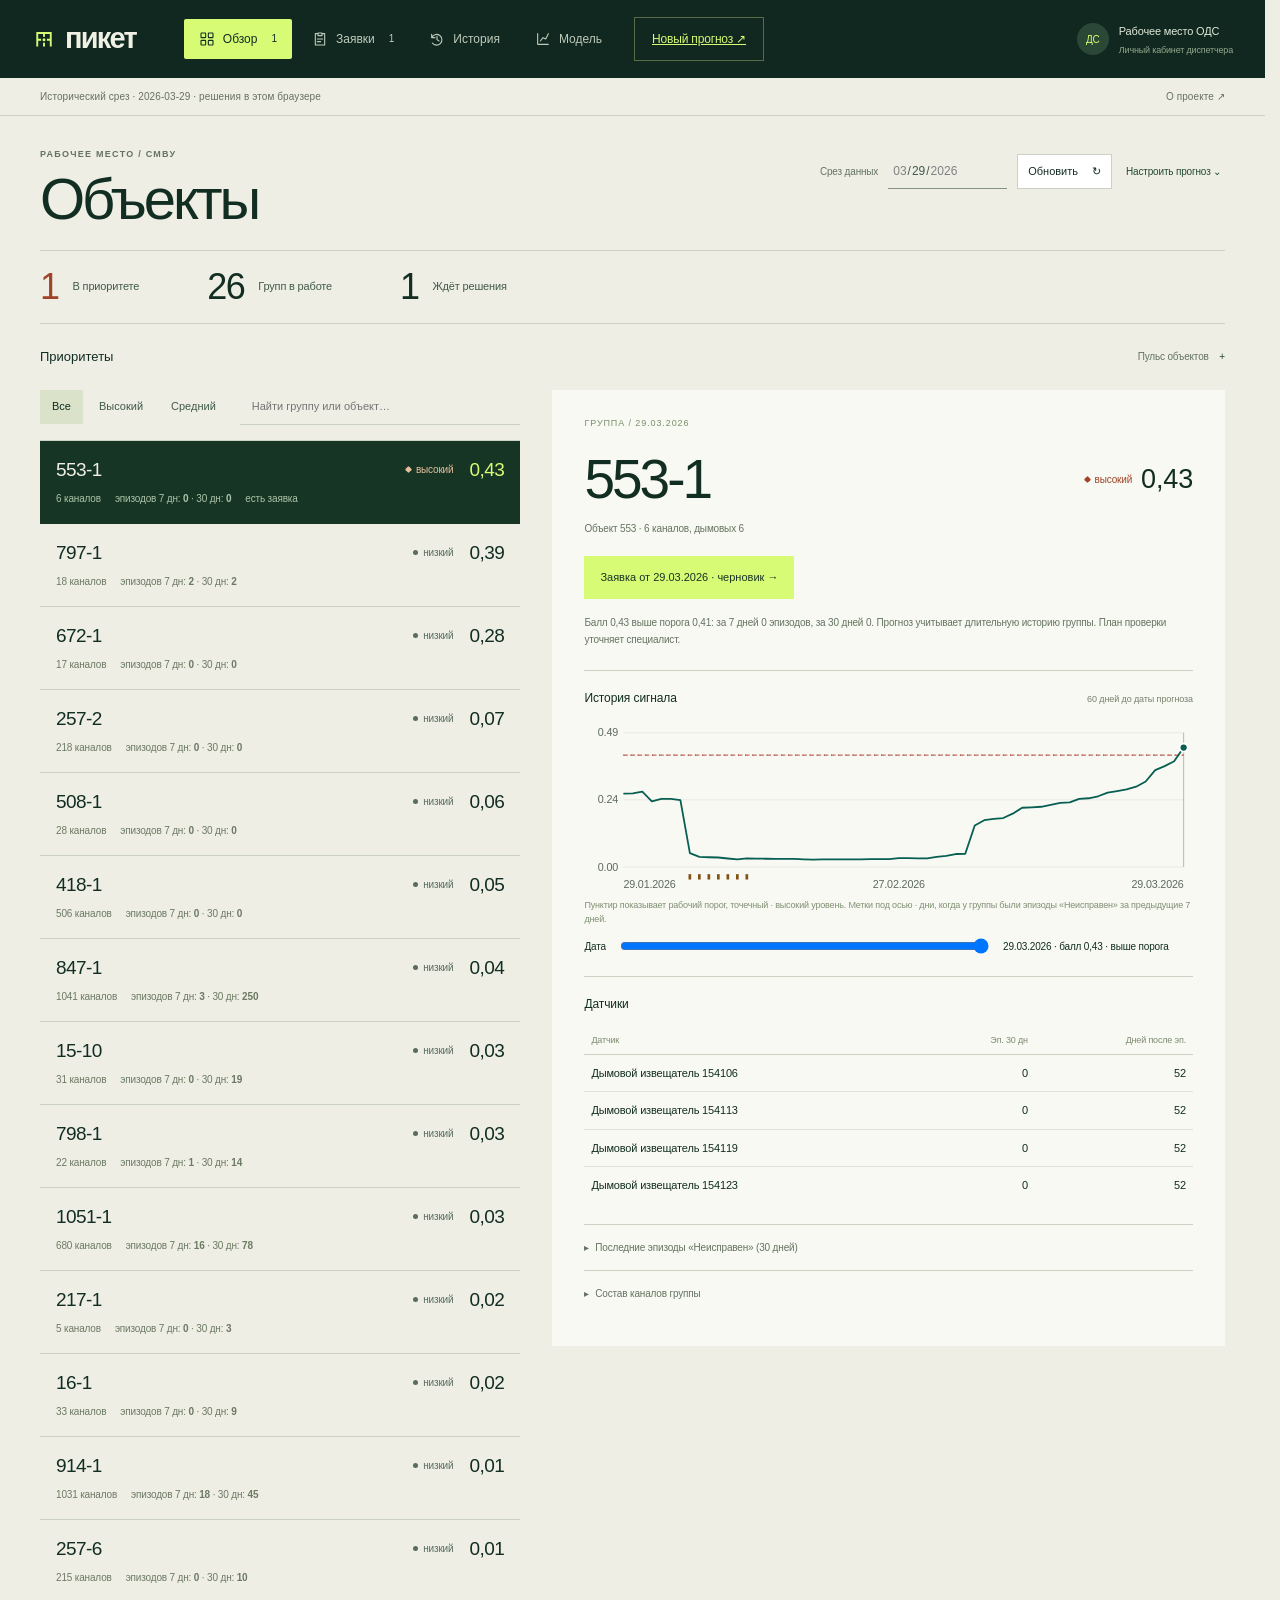
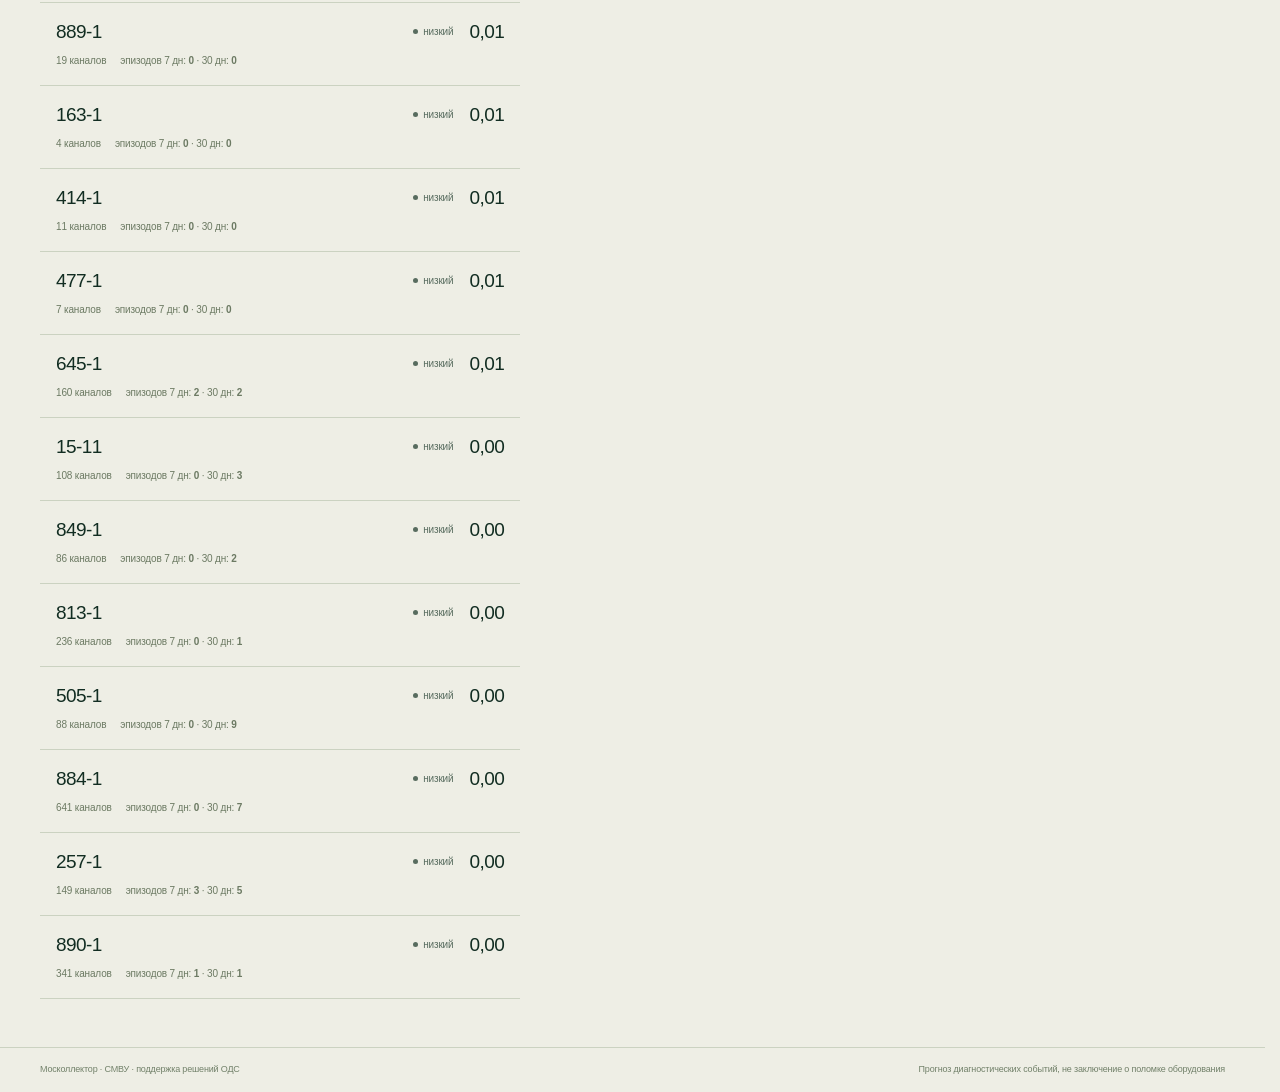
==== commit 705d202b: "Add local CSV forecasts with the eight-model ensemble" ====
--- a/app/index.html
+++ b/app/index.html
@@ -21,6 +21,7 @@
     <button role="tab" id="tab-wo" aria-selected="false" aria-controls="view-wo"><svg viewBox="0 0 24 24"><path d="M8 4H5v17h14V4h-3M9 3h6v4H9zM8 12h8M8 16h5"/></svg>Заявки<span class="nav-count" id="nav-orders">·</span></button>
     <button role="tab" id="tab-journal" aria-selected="false" aria-controls="view-journal"><svg viewBox="0 0 24 24"><path d="M4 5v5h5M4 10a8 8 0 1 1 1 8M12 8v5l3 2"/></svg>История</button>
     <button role="tab" id="tab-quality" aria-selected="false" aria-controls="view-quality"><svg viewBox="0 0 24 24"><path d="M4 20V4m0 16h16M8 15l4-5 4 2 4-8"/></svg>Модель</button>
+    <a class="forecast-link" href="../forecast/">Новый прогноз ↗</a>
   </nav>
   <div class="sidebar-note"><span class="eyebrow">ПРИНЦИП РАБОТЫ</span><p>Система подсказывает.<br>Решение за человеком.</p><span>Прогноз помогает выбрать, что проверить в первую очередь.</span></div>
   <div class="profile"><span class="avatar">ДС</span><div><b>Рабочее место ОДС</b><small id="session-label">Диспетчерская служба</small></div><button class="icon-button" id="account-button" aria-label="Войти в систему" title="Войти в систему">↗</button></div>
--- a/app/workspace.css
+++ b/app/workspace.css
@@ -4,3 +4,5 @@
 @media(max-width:1150px){.sidebar{gap:28px;padding:0 25px}.sidebar nav button{font-size:11px;padding:0 11px}.profile>div{display:none}.wrap{width:calc(100% - 50px)}.demo-banner{padding:10px 25px}.page-heading h1{font-size:49px}.split{grid-template-columns:minmax(300px,5fr) minmax(0,7fr);gap:22px}.card{padding:25px}.card .action{flex-direction:column}.card .addr h2{font-size:45px}.card .action .why{max-width:420px}.workspace-toolbar .ctl label{display:none}.grid2{grid-template-columns:1fr}.grid2 aside{border:0;padding:0;max-width:600px}.profile .avatar{display:grid}.sidebar .brand small{display:none}}
 @media(max-width:800px){.sidebar{height:auto;min-height:75px;padding:17px 22px 12px;flex-wrap:wrap;gap:14px}.sidebar .brand b{font-size:27px!important}.sidebar .profile{display:none}.sidebar nav[role=tablist]{margin-left:auto;gap:0}.sidebar nav button{padding:0 9px;font-size:10px;min-height:38px}.sidebar nav svg{display:none}.app-shell,footer{margin:0}.wrap{width:calc(100% - 40px)}.demo-banner{padding:10px 20px}.split{grid-template-columns:1fr 1fr;gap:16px}.page-heading h1{font-size:44px}.workspace-toolbar{top:38px}.ctl .params{display:none}.card{padding:20px}.card .addr h2{font-size:39px}.card .addr .right .badge{display:none}.row{padding:14px 12px}.row .meta{font-size:9px;gap:9px}.row .status{gap:9px}.row .badge{font-size:9px}.tools .seg button{padding:0 8px;font-size:10px}.queue-wrap .tools{gap:7px}.tools input[type=search]{font-size:10px;padding:0 6px}.summary-stat{margin-right:24px;padding-right:0}.summary-stat .stat-label{font-size:10px}.summary-stat strong{font-size:31px}.card .action .btn{font-size:10px}.card .blk h3{font-size:11px}.card .blk h3 small{font-size:8px}.card table{font-size:10px}.card th{font-size:8px}.head h1{font-size:36px}.head+.small{font-size:10px}.wo-detail dl{grid-template-columns:90px 1fr;font-size:11px}.acts .btn{font-size:10px}}
 @media(max-width:700px){.sidebar{position:relative;display:block;padding:20px 18px 0;min-height:0}.sidebar .brand{justify-content:space-between}.sidebar .brand>span:last-child{display:block;margin-right:auto;margin-left:8px}.sidebar .brand b{font-size:30px!important}.sidebar .brand:after{content:'ОДС / МОСКВА';font-family:'IBM Plex Mono',monospace;font-size:9px;color:#859f83;letter-spacing:.06em}.sidebar nav[role=tablist]{display:grid;grid-template-columns:repeat(4,1fr);margin-top:21px;gap:0}.sidebar nav button{min-height:47px;flex-direction:row;padding:0 6px;border-radius:0;font-size:10px;line-height:1.3}.sidebar nav svg{display:none}.nav-count{display:none}.demo-banner{padding:10px 18px;font-size:9px;border-color:#d5dcca}.demo-short{font-size:9px}.demo-banner a{font-size:9px}.wrap{width:calc(100% - 36px)}main{padding-top:24px}.page-heading .eyebrow{display:block;font-size:8px;margin-bottom:9px}.page-heading h1{font-size:46px;letter-spacing:-2.8px;max-width:none;margin:0}.workspace-toolbar{position:static;margin:19px 0 20px;display:block}.ctl{justify-content:space-between;gap:10px}.ctl label{display:none}.ctl input{width:130px;font-size:12px;height:34px;padding:0}.ctl .btn{height:34px;min-height:34px;font-size:10px;padding:0 13px}.ctl .params{display:none}.summary-grid{margin:0 0 20px;padding:15px 0;gap:0;justify-content:space-between;border-top:1px solid var(--line)}.summary-stat{display:flex!important;gap:9px;min-height:32px;flex:0 1 auto;margin:0;padding:0!important}.summary-stat:nth-child(2){display:none!important}.summary-stat strong{font-size:29px;margin:0;letter-spacing:-1px}.summary-stat .stat-label{font-size:9px;max-width:70px;line-height:1.4;min-height:0}.summary-stat .stat-foot{display:none}.summary-stat small{display:none}.route-disclosure{margin:0 0 17px}.route-disclosure>summary{min-height:25px;padding:0}.route-disclosure>summary h2{font-size:11px;letter-spacing:0}.route-disclosure>summary span{font-size:9px}.split{display:block}.queue-wrap .tools{display:flex;flex-direction:row;gap:12px;margin:0 0 15px}.seg button{font-size:10px!important;min-height:34px;padding:0 8px}.tools input[type=search]{font-size:10px;min-height:34px;border-bottom:1px solid var(--line);width:100%;min-width:80px}.row{padding:17px 14px;gap:8px;min-height:89px;border-radius:0;margin:0}.row .id{font-size:21px}.row .score{font-size:22px}.row .badge{font-size:10px}.row .meta{font-size:10px;gap:13px}.row .status{gap:14px}.mobile-list .card-wrap{display:none}.mobile-card .queue-wrap{display:none}.mobile-card .card-wrap{display:block}.back{display:inline-flex;min-height:38px;font-size:10px;margin-bottom:13px}.card{padding:25px 22px;min-height:0}.card .addr h2{font-size:48px;flex-basis:auto}.card .addr .right{margin-left:auto;position:static}.card .addr .right .badge{display:inline-flex;font-size:9px}.card .addr .right .score{font-size:24px}.card .addr .obj{font-size:10px!important}.card .action{gap:16px;flex-direction:column}.card .action .btn{font-size:11px;min-height:44px;width:100%;justify-content:space-between}.card .action .why{font-size:10px;line-height:1.7}.card .blk h3{font-size:12px}.card .blk h3 small{font-size:9px}.card table{font-size:11px;table-layout:auto}.card th{font-size:9px}.card .sensors-block table td:first-child{max-width:155px}.card .more summary{font-size:10px}.card .history-block figcaption{font-size:8px}.card .scrub{font-size:9px}.head h1{font-size:40px}.head{gap:12px}.head .counts{font-size:10px}.head+.small{font-size:10px}.wo-detail dl{font-size:11px;grid-template-columns:90px 1fr;gap:12px}.wo-detail .acts .btn{font-size:10px;min-height:45px}#quality table{min-width:440px}.grid2 h1{font-size:36px}.metric b{font-size:39px}.metrics{gap:25px;display:grid;grid-template-columns:1fr 1fr}.metric span{font-size:10px}.grid2 .note{font-size:10px}footer .wrap{font-size:8px;padding:14px 0;gap:5px}.toast{font-size:11px}.queue-hint{display:none}.route-overview{padding:16px;border:1px solid var(--line)}.network-node{font-size:9px}.route-legend{font-size:8px}}
+
+.forecast-link{display:flex;align-items:center;justify-content:center;padding:12px 17px;margin-left:12px;border:1px solid #566b46;color:#d8fb76;font-size:12px;white-space:nowrap;min-height:44px}.forecast-link:hover{background:#294a31;color:#f0f0e5}@media(max-width:1150px){.forecast-link{font-size:10px;padding:12px;margin-left:5px}}@media(max-width:700px){.sidebar nav[role=tablist]{grid-template-columns:repeat(5,1fr)}.forecast-link{font-size:9px;border:0;border-left:1px solid #48643a;padding:10px 5px;margin:0;min-height:47px;white-space:normal;text-align:center}}
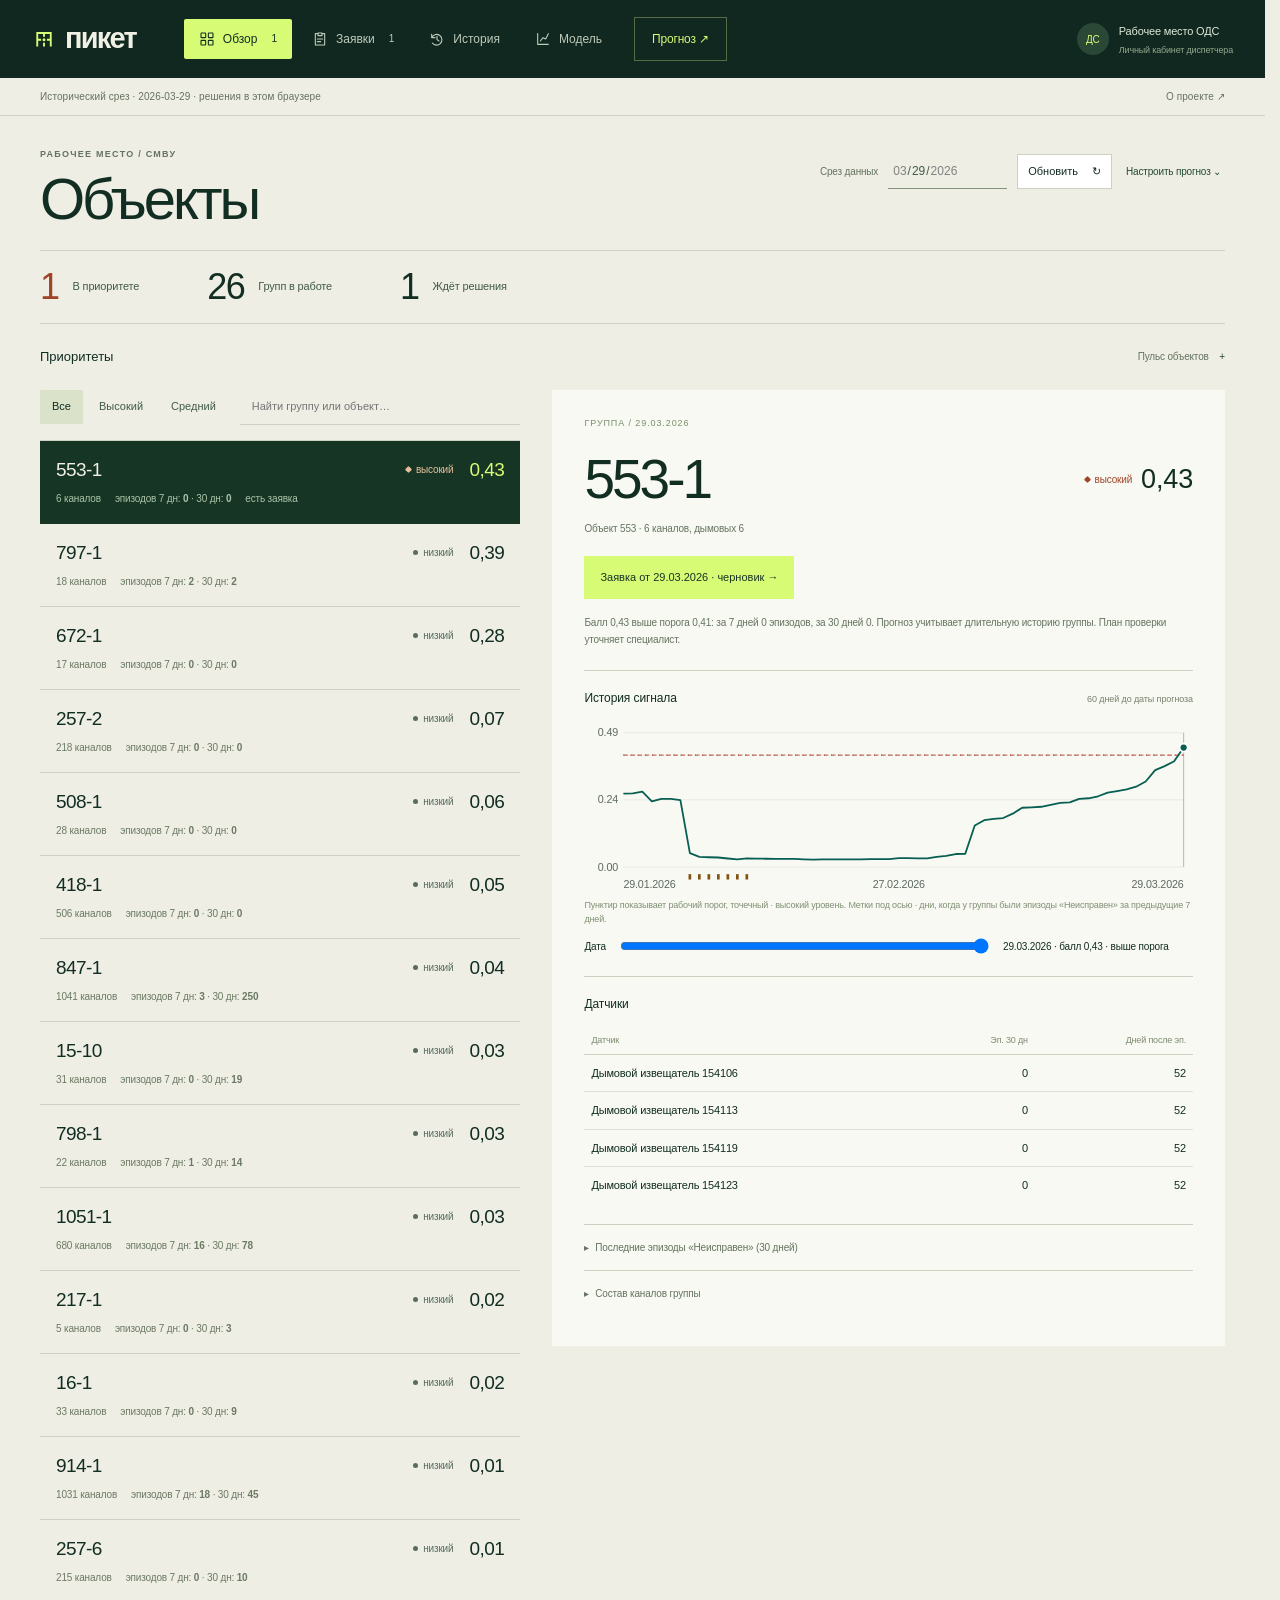
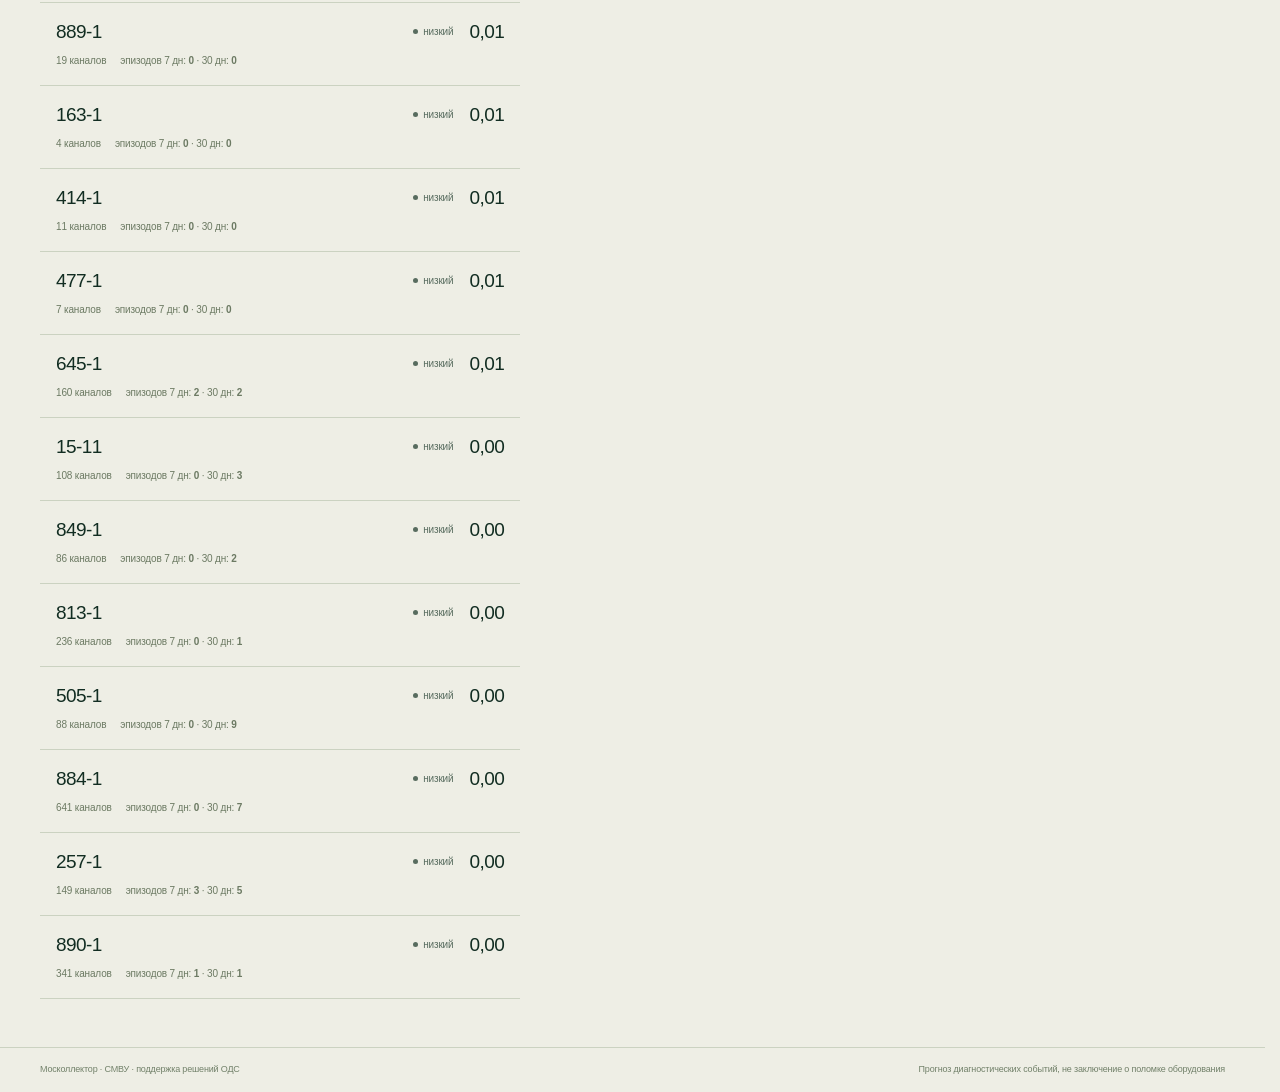
==== commit 697ea410: "Publish final presentation and verified inference materials" ====
--- a/app/index.html
+++ b/app/index.html
@@ -16,12 +16,12 @@
 <aside class="sidebar">
   <a class="brand" href="../" aria-label="Пикет, главная"><span class="brand-mark" aria-hidden="true"><svg viewBox="0 0 32 32"><path d="M7 26V8h18v18M7 17h18M16 8v18"/><circle cx="16" cy="17" r="3"/></svg></span><span><b>пикет</b><small>Видеть раньше. Действовать точнее.</small></span></a>
   <div class="workspace-label">МОСКОЛЛЕКТОР <span>ОДС</span></div>
-  <nav role="tablist" aria-label="Разделы" aria-orientation="vertical">
+  <nav role="tablist" aria-label="Разделы" aria-orientation="horizontal">
     <button role="tab" id="tab-overview" aria-selected="true" aria-controls="view-overview"><svg viewBox="0 0 24 24"><rect x="3" y="3" width="7" height="7" rx="1"/><rect x="14" y="3" width="7" height="7" rx="1"/><rect x="3" y="14" width="7" height="7" rx="1"/><rect x="14" y="14" width="7" height="7" rx="1"/></svg>Обзор<span class="nav-count" id="nav-count">·</span></button>
     <button role="tab" id="tab-wo" aria-selected="false" aria-controls="view-wo"><svg viewBox="0 0 24 24"><path d="M8 4H5v17h14V4h-3M9 3h6v4H9zM8 12h8M8 16h5"/></svg>Заявки<span class="nav-count" id="nav-orders">·</span></button>
     <button role="tab" id="tab-journal" aria-selected="false" aria-controls="view-journal"><svg viewBox="0 0 24 24"><path d="M4 5v5h5M4 10a8 8 0 1 1 1 8M12 8v5l3 2"/></svg>История</button>
     <button role="tab" id="tab-quality" aria-selected="false" aria-controls="view-quality"><svg viewBox="0 0 24 24"><path d="M4 20V4m0 16h16M8 15l4-5 4 2 4-8"/></svg>Модель</button>
-    <a class="forecast-link" href="../forecast/">Новый прогноз ↗</a>
+    <a class="forecast-link" href="../forecast/">Прогноз ↗</a>
   </nav>
   <div class="sidebar-note"><span class="eyebrow">ПРИНЦИП РАБОТЫ</span><p>Система подсказывает.<br>Решение за человеком.</p><span>Прогноз помогает выбрать, что проверить в первую очередь.</span></div>
   <div class="profile"><span class="avatar">ДС</span><div><b>Рабочее место ОДС</b><small id="session-label">Диспетчерская служба</small></div><button class="icon-button" id="account-button" aria-label="Войти в систему" title="Войти в систему">↗</button></div>
--- a/app/workspace.css
+++ b/app/workspace.css
@@ -6,3 +6,5 @@
 @media(max-width:700px){.sidebar{position:relative;display:block;padding:20px 18px 0;min-height:0}.sidebar .brand{justify-content:space-between}.sidebar .brand>span:last-child{display:block;margin-right:auto;margin-left:8px}.sidebar .brand b{font-size:30px!important}.sidebar .brand:after{content:'ОДС / МОСКВА';font-family:'IBM Plex Mono',monospace;font-size:9px;color:#859f83;letter-spacing:.06em}.sidebar nav[role=tablist]{display:grid;grid-template-columns:repeat(4,1fr);margin-top:21px;gap:0}.sidebar nav button{min-height:47px;flex-direction:row;padding:0 6px;border-radius:0;font-size:10px;line-height:1.3}.sidebar nav svg{display:none}.nav-count{display:none}.demo-banner{padding:10px 18px;font-size:9px;border-color:#d5dcca}.demo-short{font-size:9px}.demo-banner a{font-size:9px}.wrap{width:calc(100% - 36px)}main{padding-top:24px}.page-heading .eyebrow{display:block;font-size:8px;margin-bottom:9px}.page-heading h1{font-size:46px;letter-spacing:-2.8px;max-width:none;margin:0}.workspace-toolbar{position:static;margin:19px 0 20px;display:block}.ctl{justify-content:space-between;gap:10px}.ctl label{display:none}.ctl input{width:130px;font-size:12px;height:34px;padding:0}.ctl .btn{height:34px;min-height:34px;font-size:10px;padding:0 13px}.ctl .params{display:none}.summary-grid{margin:0 0 20px;padding:15px 0;gap:0;justify-content:space-between;border-top:1px solid var(--line)}.summary-stat{display:flex!important;gap:9px;min-height:32px;flex:0 1 auto;margin:0;padding:0!important}.summary-stat:nth-child(2){display:none!important}.summary-stat strong{font-size:29px;margin:0;letter-spacing:-1px}.summary-stat .stat-label{font-size:9px;max-width:70px;line-height:1.4;min-height:0}.summary-stat .stat-foot{display:none}.summary-stat small{display:none}.route-disclosure{margin:0 0 17px}.route-disclosure>summary{min-height:25px;padding:0}.route-disclosure>summary h2{font-size:11px;letter-spacing:0}.route-disclosure>summary span{font-size:9px}.split{display:block}.queue-wrap .tools{display:flex;flex-direction:row;gap:12px;margin:0 0 15px}.seg button{font-size:10px!important;min-height:34px;padding:0 8px}.tools input[type=search]{font-size:10px;min-height:34px;border-bottom:1px solid var(--line);width:100%;min-width:80px}.row{padding:17px 14px;gap:8px;min-height:89px;border-radius:0;margin:0}.row .id{font-size:21px}.row .score{font-size:22px}.row .badge{font-size:10px}.row .meta{font-size:10px;gap:13px}.row .status{gap:14px}.mobile-list .card-wrap{display:none}.mobile-card .queue-wrap{display:none}.mobile-card .card-wrap{display:block}.back{display:inline-flex;min-height:38px;font-size:10px;margin-bottom:13px}.card{padding:25px 22px;min-height:0}.card .addr h2{font-size:48px;flex-basis:auto}.card .addr .right{margin-left:auto;position:static}.card .addr .right .badge{display:inline-flex;font-size:9px}.card .addr .right .score{font-size:24px}.card .addr .obj{font-size:10px!important}.card .action{gap:16px;flex-direction:column}.card .action .btn{font-size:11px;min-height:44px;width:100%;justify-content:space-between}.card .action .why{font-size:10px;line-height:1.7}.card .blk h3{font-size:12px}.card .blk h3 small{font-size:9px}.card table{font-size:11px;table-layout:auto}.card th{font-size:9px}.card .sensors-block table td:first-child{max-width:155px}.card .more summary{font-size:10px}.card .history-block figcaption{font-size:8px}.card .scrub{font-size:9px}.head h1{font-size:40px}.head{gap:12px}.head .counts{font-size:10px}.head+.small{font-size:10px}.wo-detail dl{font-size:11px;grid-template-columns:90px 1fr;gap:12px}.wo-detail .acts .btn{font-size:10px;min-height:45px}#quality table{min-width:440px}.grid2 h1{font-size:36px}.metric b{font-size:39px}.metrics{gap:25px;display:grid;grid-template-columns:1fr 1fr}.metric span{font-size:10px}.grid2 .note{font-size:10px}footer .wrap{font-size:8px;padding:14px 0;gap:5px}.toast{font-size:11px}.queue-hint{display:none}.route-overview{padding:16px;border:1px solid var(--line)}.network-node{font-size:9px}.route-legend{font-size:8px}}
 
 .forecast-link{display:flex;align-items:center;justify-content:center;padding:12px 17px;margin-left:12px;border:1px solid #566b46;color:#d8fb76;font-size:12px;white-space:nowrap;min-height:44px}.forecast-link:hover{background:#294a31;color:#f0f0e5}@media(max-width:1150px){.forecast-link{font-size:10px;padding:12px;margin-left:5px}}@media(max-width:700px){.sidebar nav[role=tablist]{grid-template-columns:repeat(5,1fr)}.forecast-link{font-size:9px;border:0;border-left:1px solid #48643a;padding:10px 5px;margin:0;min-height:47px;white-space:normal;text-align:center}}
+
+.forecast-link{text-decoration:none}@media(max-width:700px){.forecast-link{font-size:10px;white-space:nowrap}}
